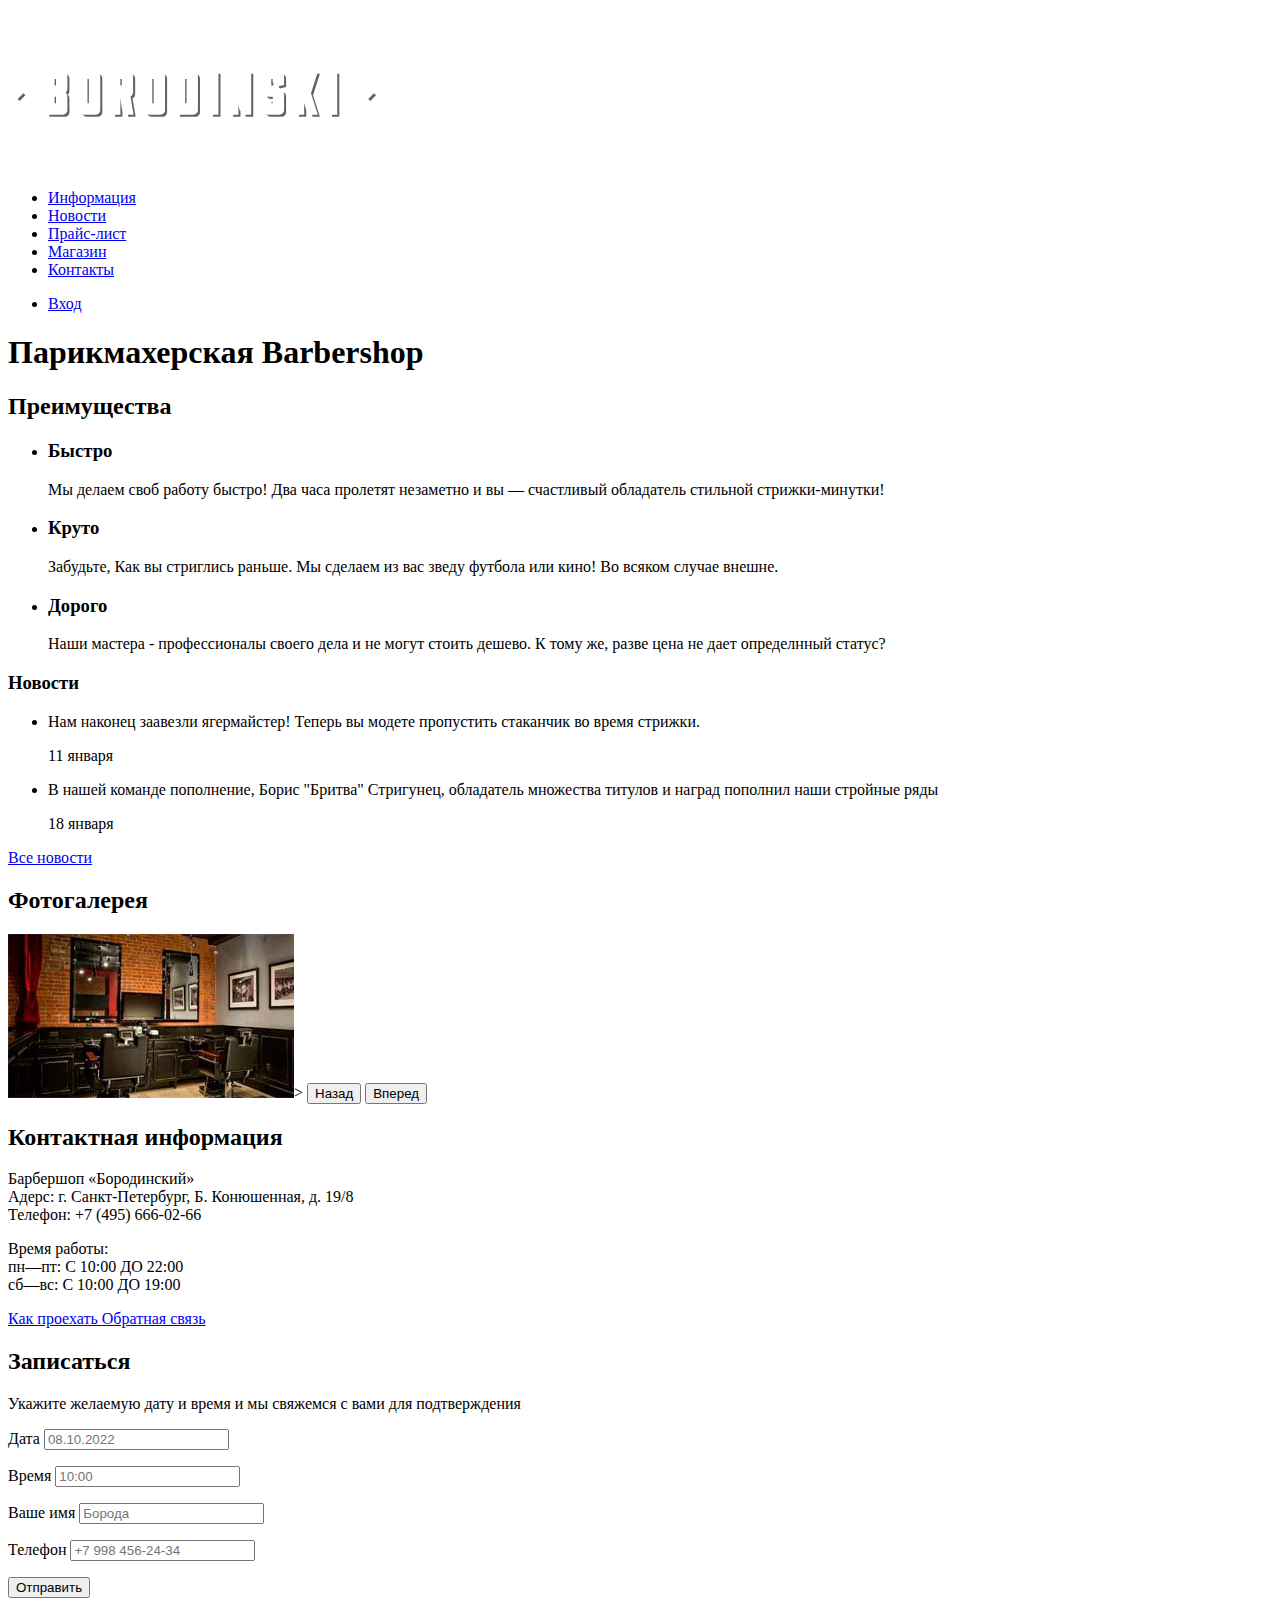
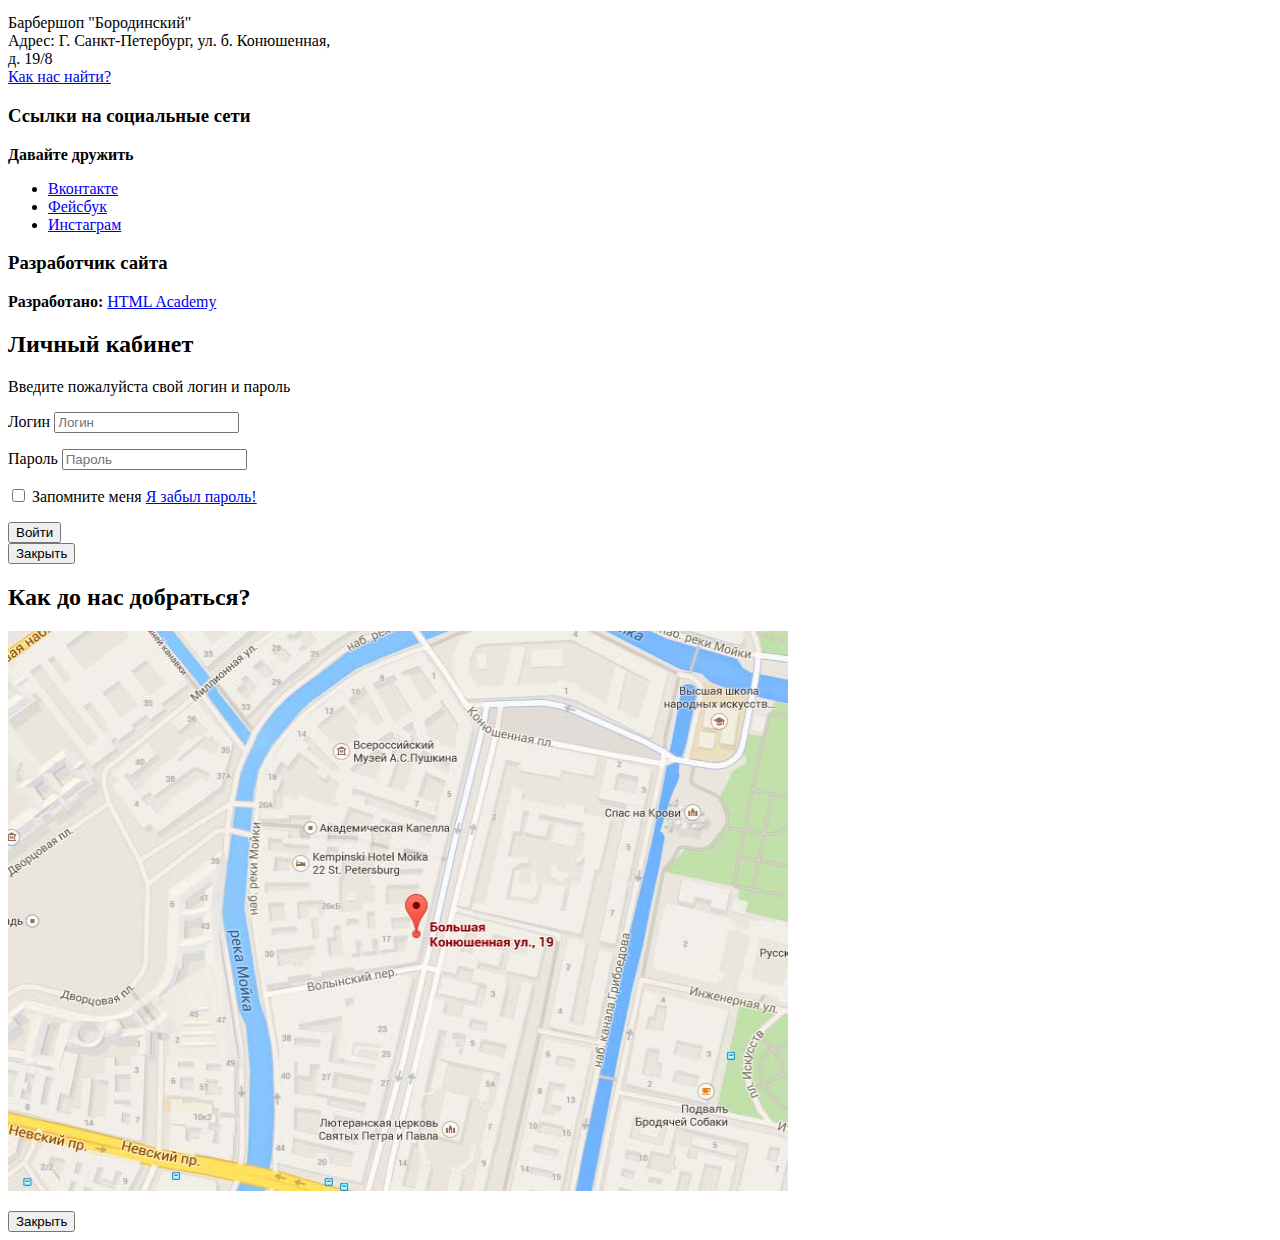
==== index.html @ 5ea9810f "Добавила ссылки на изображения, установила размер изображений. Добавила ссылки для перехода на стран" ====
<!DOCTYPE html>
<html lang="ru">

<head>
    <meta charset="UTF-8">
    <meta http-equiv="X-UA-Compatible" content="IE=edge">
    <meta name="viewport" content="width=device-width, initial-scale=1.0">
    <title>Barbershop</title>
</head>

<body>
    <header>
        <p>
            <img src="image/index-logobarber.svg" width="368" height="153" alt="Логотип барбершопа">
        </p>
        <nav>
            <ul>
                <li>
                    <a href="info.html">Информация</a>
                </li>
                <li>
                    <a href="news.html">Новости</a>
                </li>
                <li>
                    <a href="price.html">Прайс-лист</a>
                </li>
                <li>
                    <a href="catalog.html">Магазин</a>
                </li>
                <li>
                    <a href="contacts.html">Контакты</a>
                </li>
            </ul>
        </nav>
        <ul>
            <li>
                <a href="login.html">Вход</a>
            </li>
        </ul>
    </header>
    <main>
        <h1 class="visually-hidden">Парикмахерская Barbershop</h1>
        <section>
            <h2 class="visually-hidden">Преимущества</h2>
            <ul>
                <li>
                    <h3>Быстро</h3>
                    <p>
                        Мы делаем своб работу быстро! Два часа пролетят незаметно и вы — счастливый обладатель стильной стрижки-минутки!
                    </p>
                </li>
                <li>
                    <h3>Круто</h3>
                    <p>
                    Забудьте, Как вы стриглись раньше. Мы сделаем из вас зведу футбола или кино! Во всяком случае внешне.
                    </p>
                </li>
                 <li>
                <h3>Дорого</h3>
                    <p>
                    Наши мастера - профессионалы своего дела и не могут стоить дешево. К тому же, разве цена не дает определнный статус?
                    </p>
                </li>
                </ul>
        </section>
        <section>
            <h3>Новости</h3>
            <ul>
                <li>
                    <p>
                        Нам наконец заавезли ягермайстер! Теперь вы модете пропустить стаканчик во время стрижки.
                    </p>
                    <time datetime="2022-01-11">11 января</time>
                </li>
                <li>
                    <p>
                        В нашей команде пополнение, Борис "Бритва" Стригунец, обладатель множества титулов и наград пополнил наши стройные ряды
                    </p>
                    <time datetime="2022-01-18">18 января</time>
                </li>
            </ul>
            <a href="news.html">Все новости</a>
        </section>
        <section>
                <h2>Фотогалерея</h2>
                <a href="#"><img src="image/photoone-barber.jpg" width="286" height="164" alt="Интерьер"></a>>
                <button>Назад</button>
                <button>Вперед</button>
        </section>
        <section>
                <h2>Контактная информация</h2>
                <p>
                    Барбершоп «Бородинский»<br>
                    Адерс: г. Санкт-Петербург, Б. Конюшенная, д. 19/8<br> 
                    Телефон: +7 (495) 666-02-66
                </p>
                <p>
                    Время работы:<br>
                    пн—пт: С 10:00 ДО 22:00<br>
                    сб—вс: С 10:00 ДО 19:00
                </p>
                <a href="map.html">
                    Как проехать
                </a>
                <a href="contacts.html">
                    Обратная связь
                </a>
        </section>
        <section>
                <h2>Записаться</h2>
                <p>
                    Укажите желаемую дату и время и мы свяжемся с вами для подтверждения
                </p>
                <form class="appointment-form" action="https://echo.htmlacademy.ru" method="post">
                    <p>
                        <label for="appointment-date">Дата</label> 
                        <input id="appointment-date" type="text" name="date" value="" placeholder="08.10.2022">
                    </p>
                    <p>
                        <label for="appointment-time">Время</label>
                        <input id="appointment-time" type="text" name="time" value="" placeholder="10:00">
                    </p>
                    <p>
                        <label for="appointment-name">Ваше имя</label>
                        <input id="appointment-name" type="text" name="name" value="" placeholder="Борода">
                    </p>
                    <p>
                        <label for="appointment-phone">Телефон</label>
                        <input id="appointment-phone" type="tel" name="phone" value="" placeholder="+7 998 456-24-34">
                    </p>
                    <button class="button" type="submit">Отправить</button>
                </form>
        </section>
    </main>
    <footer>
        <p>
            Барбершоп "Бородинский"<br>
            Адрес: Г. Санкт-Петербург, ул. б. Конюшенная,<br>
            д. 19/8 <br>
            <a href="map.html">Как нас найти?</a>
        </p>
        <div>
            <h3>Ссылки на социальные сети</h3>
            <b>Давайте дружить</b>
            <ul>
                <li>
                    <a href="#">Вконтакте</a>
                </li>
                <li>
                    <a href="#">Фейсбук</a>
                </li>
                <li>
                    <a href="#">Инстаграм</a>
                </li>
            </ul>
        </div>
        <h3>Разработчик сайта</h3>
        <b>Разработано:</b>
        <a href="https://htmlacademy.ru">HTML Academy</a>
    </footer>

    <section class="modal modal-login">
        <h2>Личный кабинет</h2>
        <p>Введите пожалуйста свой логин и пароль</p>
        <form class="login-form" action="https://echo.htmlacademy.ru" method="post">
            <p>
                <label class="visiually-hidden" for="user-login" type="text" name="login">Логин
                </label>
                 <input class="login-icon-user" id="user-login" type="text" name="login" placeholder="Логин">
            </p>
            <p>
                <label class="visiually-hidden" for="user-password">Пароль
                </label>
                <input class="login-icon-password" type="password" name="password" placeholder="Пароль">
           </p>
           <p class="login-password-info">
                <label class="login-checkbox">
                    <input type="checkbox" name="remember" class="visually-hidden">
                    <span class="checkbox-indicator"></span>
                    Запомните меня
                </label>
                <a class="restore" href="#">Я забыл пароль!</a>
            </p>
            <button class="button" type="submit">Войти</button>
        </form>
        <button class="modal-close" type="button">Закрыть</button>
    </section>
    <section class="">
        <h2 class="visually-hidden">Как до нас добраться?</h2>
        <p>
            <img src="image/map.jpg" width="780" height="560" alt="Офис компании по адресу ул. Большая Конюшенная 19/8, Санкт-Петербург">
        </p>
        <button class="modal-close" type="button">Закрыть</button>
    </section>
</body>

</html>
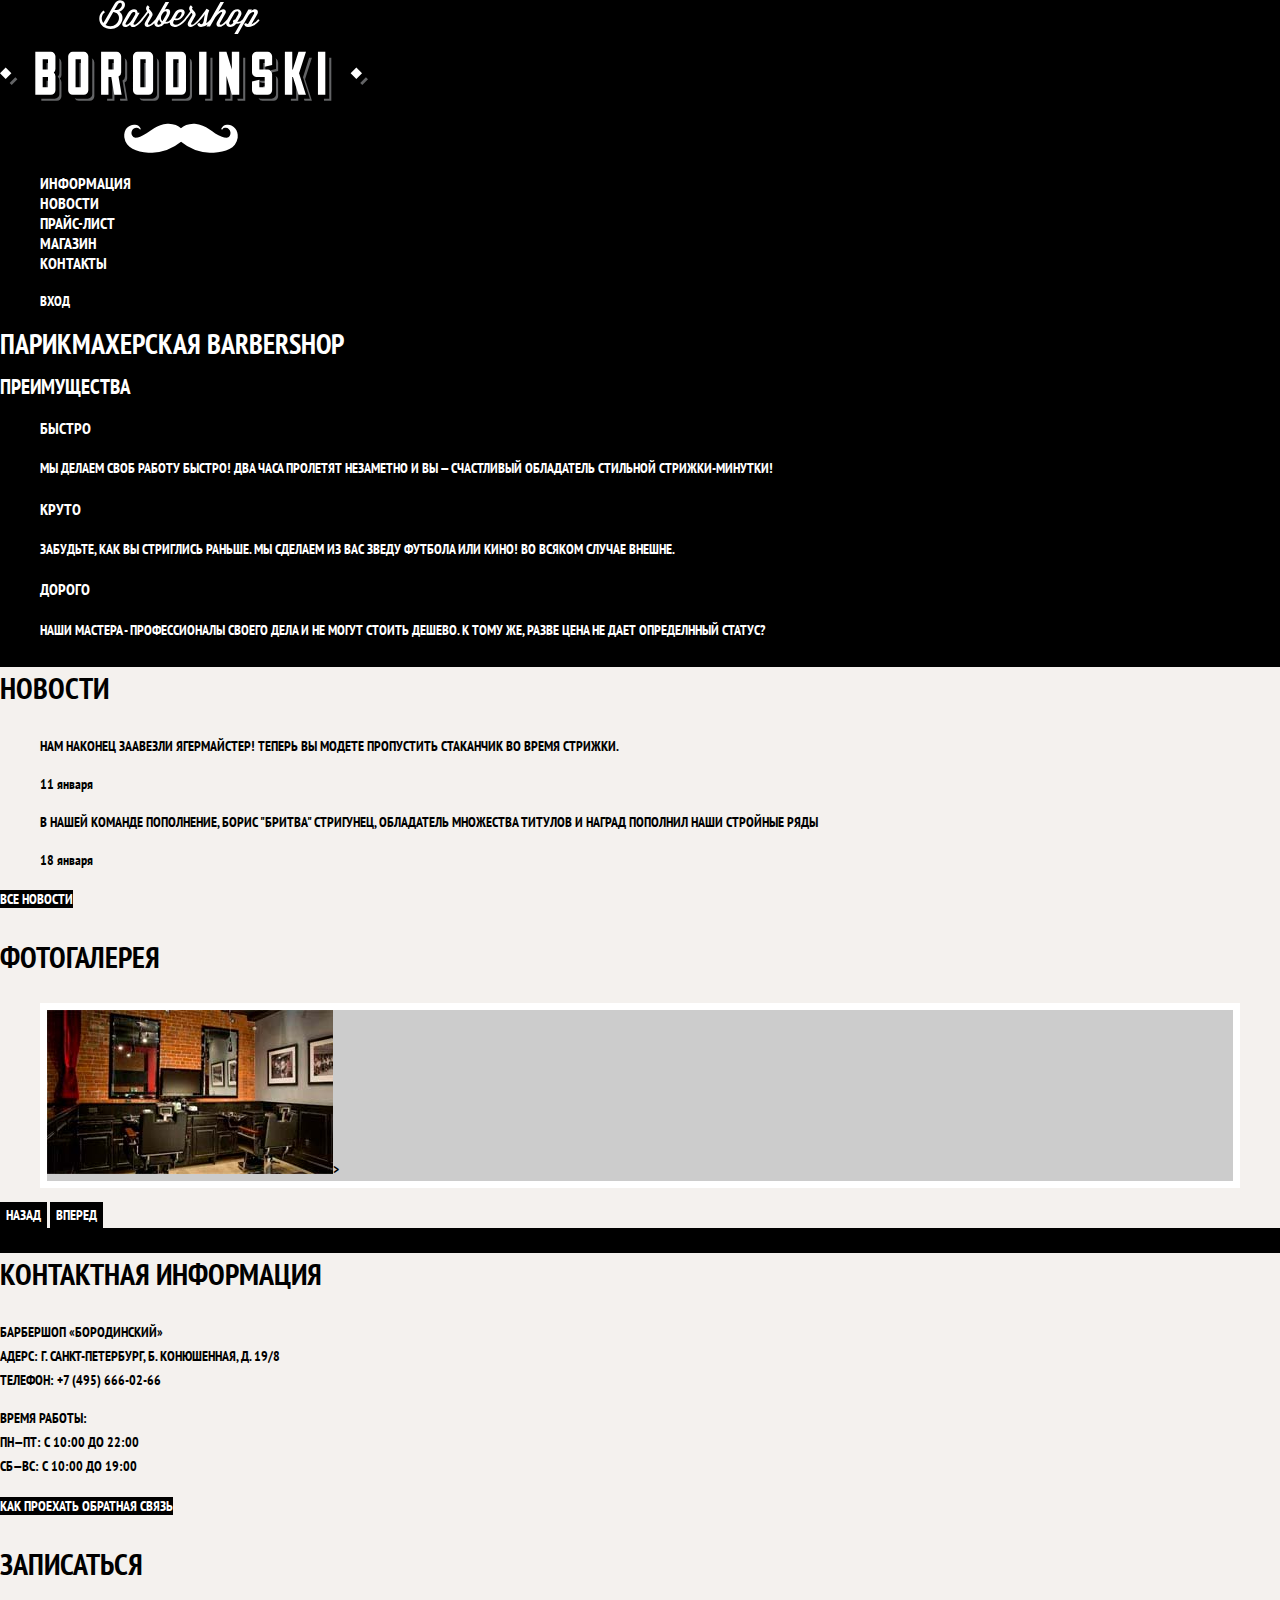
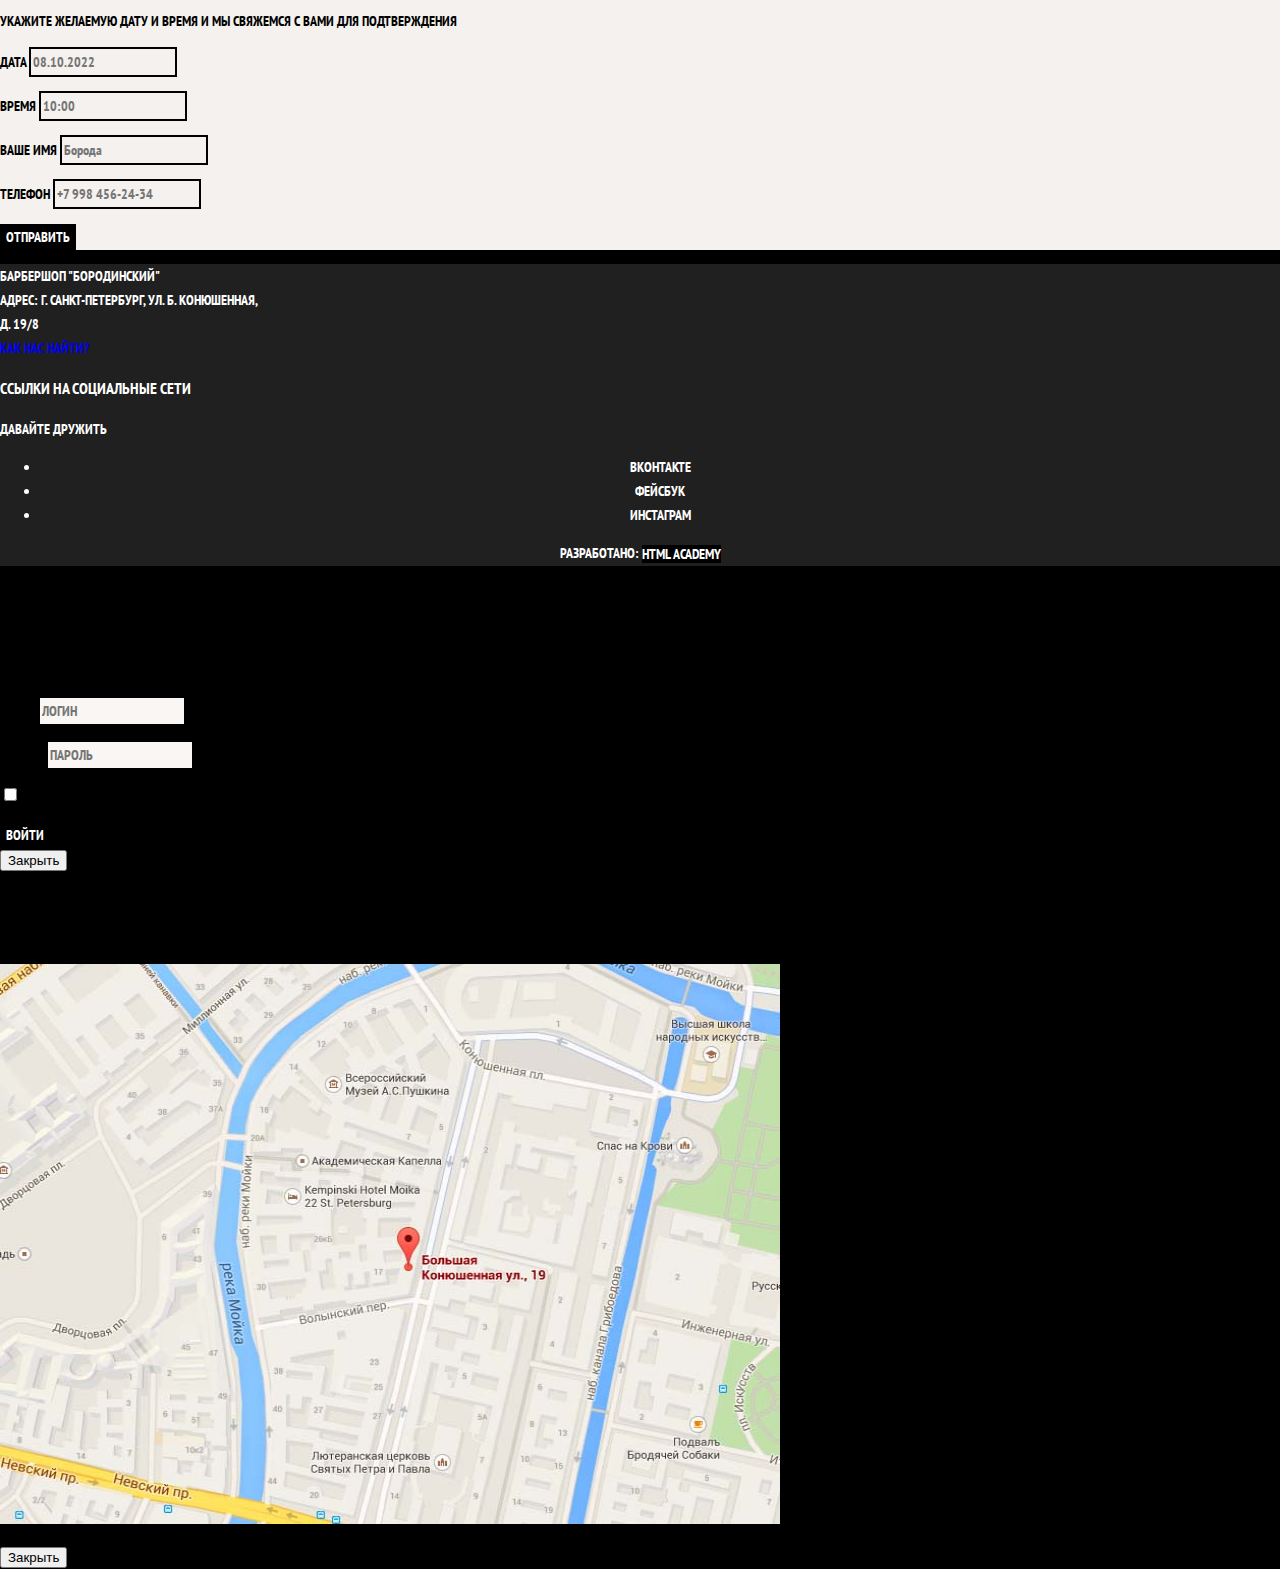
==== commit 370741c0: "Присоединение css" ====
--- a/index.html
+++ b/index.html
@@ -6,15 +6,17 @@
     <meta http-equiv="X-UA-Compatible" content="IE=edge">
     <meta name="viewport" content="width=device-width, initial-scale=1.0">
     <title>Barbershop</title>
+    <link rel="stylesheet" href="https://fonts.googleapis.com/css2?family=PT+Sans+Narrow:wght@400;700&display=swap">
+    <link rel="stylesheet" href="styles/styles.css">
 </head>
 
 <body>
-    <header>
-        <p>
+    <header class="main-header">
+        <nav class="main-navigation">
+        <a class="main-header-logo">
             <img src="image/index-logobarber.svg" width="368" height="153" alt="Логотип барбершопа">
-        </p>
-        <nav>
-            <ul>
+        </a>
+            <ul class="site-navigation">
                 <li>
                     <a href="info.html">Информация</a>
                 </li>
@@ -32,30 +34,30 @@
                 </li>
             </ul>
         </nav>
-        <ul>
-            <li>
-                <a href="login.html">Вход</a>
+        <ul class="user-navigation">
+            <li class="login-link">
+                <a class="login-link" href="login.html">Вход</a>
             </li>
         </ul>
     </header>
-    <main>
+    <main class="container">
         <h1 class="visually-hidden">Парикмахерская Barbershop</h1>
-        <section>
+        <section class="features">
             <h2 class="visually-hidden">Преимущества</h2>
-            <ul>
-                <li>
+            <ul class="features-list">
+                <li class="feature-item">
                     <h3>Быстро</h3>
                     <p>
                         Мы делаем своб работу быстро! Два часа пролетят незаметно и вы — счастливый обладатель стильной стрижки-минутки!
                     </p>
                 </li>
-                <li>
+                <li class="feature-item">
                     <h3>Круто</h3>
                     <p>
                     Забудьте, Как вы стриглись раньше. Мы сделаем из вас зведу футбола или кино! Во всяком случае внешне.
                     </p>
                 </li>
-                 <li>
+                 <li class="feature-item">
                 <h3>Дорого</h3>
                     <p>
                     Наши мастера - профессионалы своего дела и не могут стоить дешево. К тому же, разве цена не дает определнный статус?
@@ -63,31 +65,37 @@
                 </li>
                 </ul>
         </section>
-        <section>
-            <h3>Новости</h3>
-            <ul>
-                <li>
-                    <p>
-                        Нам наконец заавезли ягермайстер! Теперь вы модете пропустить стаканчик во время стрижки.
-                    </p>
-                    <time datetime="2022-01-11">11 января</time>
-                </li>
-                <li>
-                    <p>
-                        В нашей команде пополнение, Борис "Бритва" Стригунец, обладатель множества титулов и наград пополнил наши стройные ряды
-                    </p>
-                    <time datetime="2022-01-18">18 января</time>
-                </li>
-            </ul>
-            <a href="news.html">Все новости</a>
-        </section>
-        <section>
+        <div class="index-columns">
+            <section class="news">
+                <h2>Новости</h2>
+                <ul class="news-list">
+                    <li class="news-item">
+                        <p>
+                            Нам наконец заавезли ягермайстер! Теперь вы модете пропустить стаканчик во время стрижки.
+                        </p>
+                        <time datetime="2022-01-11">11 января</time>
+                    </li>
+                    <li class="news-item">
+                        <p>
+                            В нашей команде пополнение, Борис "Бритва" Стригунец, обладатель множества титулов и наград пополнил наши стройные ряды
+                        </p>
+                        <time datetime="2022-01-18">18 января</time>
+                    </li>
+                </ul>
+                <a class="button" href="news.html">Все новости</a>
+            </section>
+            <section class="gallery">
                 <h2>Фотогалерея</h2>
-                <a href="#"><img src="image/photoone-barber.jpg" width="286" height="164" alt="Интерьер"></a>>
-                <button>Назад</button>
-                <button>Вперед</button>
-        </section>
-        <section>
+                <figure class="gallery-content">
+                    <a href="#"><img src="image/photoone-barber.jpg" width="286" height="164" alt="Интерьер"></a>>
+                </figure>
+                <button class="button gallery-button gallery-button-back" type="button">Назад</button>
+                <button class="button gallery-button gallery-button-next" type="button">Вперед</button>
+            </section>
+        </div>
+
+        <div class="index-columns">
+            <section class="contacts">
                 <h2>Контактная информация</h2>
                 <p>
                     Барбершоп «Бородинский»<br>
@@ -99,64 +107,66 @@
                     пн—пт: С 10:00 ДО 22:00<br>
                     сб—вс: С 10:00 ДО 19:00
                 </p>
-                <a href="map.html">
+                <a class="button" href="map.html">
                     Как проехать
                 </a>
-                <a href="contacts.html">
+                <a class="button" href="contacts.html">
                     Обратная связь
                 </a>
-        </section>
-        <section>
+            </section>
+            <section class="appointment">
                 <h2>Записаться</h2>
-                <p>
+                <p class="appointment-info">
                     Укажите желаемую дату и время и мы свяжемся с вами для подтверждения
                 </p>
                 <form class="appointment-form" action="https://echo.htmlacademy.ru" method="post">
-                    <p>
+                    <p class="appointment-item">
                         <label for="appointment-date">Дата</label> 
                         <input id="appointment-date" type="text" name="date" value="" placeholder="08.10.2022">
                     </p>
-                    <p>
+                    <p class="appointment-item">
                         <label for="appointment-time">Время</label>
                         <input id="appointment-time" type="text" name="time" value="" placeholder="10:00">
                     </p>
-                    <p>
+                    <p class="appointment-item">
                         <label for="appointment-name">Ваше имя</label>
                         <input id="appointment-name" type="text" name="name" value="" placeholder="Борода">
                     </p>
-                    <p>
+                    <p class="appointment-item">
                         <label for="appointment-phone">Телефон</label>
                         <input id="appointment-phone" type="tel" name="phone" value="" placeholder="+7 998 456-24-34">
                     </p>
                     <button class="button" type="submit">Отправить</button>
                 </form>
-        </section>
+            </section>
+        </div>
     </main>
-    <footer>
+    <footer class="main-footer">
         <p>
             Барбершоп "Бородинский"<br>
             Адрес: Г. Санкт-Петербург, ул. б. Конюшенная,<br>
             д. 19/8 <br>
-            <a href="map.html">Как нас найти?</a>
+            <a class="footer-contacts" href="map.html">Как нас найти?</a>
         </p>
         <div>
             <h3>Ссылки на социальные сети</h3>
             <b>Давайте дружить</b>
-            <ul>
-                <li>
-                    <a href="#">Вконтакте</a>
-                </li>
-                <li>
-                    <a href="#">Фейсбук</a>
-                </li>
-                <li>
-                    <a href="#">Инстаграм</a>
+            <ul class="footer-social">
+                <li>
+                    <a class="social-button" href="#">Вконтакте</a>
+                </li>
+                <li>
+                    <a class="social-button" href="#">Фейсбук</a>
+                </li>
+                <li>
+                    <a class="social-button" href="#">Инстаграм</a>
                 </li>
             </ul>
         </div>
-        <h3>Разработчик сайта</h3>
-        <b>Разработано:</b>
-        <a href="https://htmlacademy.ru">HTML Academy</a>
+        <p class="footer-copyright">
+            <b>Разработано:</b>
+            <a class="button" href="https://htmlacademy.ru">HTML Academy</a>
+        </p>
     </footer>
 
     <section class="modal modal-login">
@@ -185,7 +195,7 @@
         </form>
         <button class="modal-close" type="button">Закрыть</button>
     </section>
-    <section class="">
+    <section class="modal modal-map">
         <h2 class="visually-hidden">Как до нас добраться?</h2>
         <p>
             <img src="image/map.jpg" width="780" height="560" alt="Офис компании по адресу ул. Большая Конюшенная 19/8, Санкт-Петербург">
--- a/styles/styles.css
+++ b/styles/styles.css
@@ -0,0 +1,188 @@
+body {
+    margin: 0;
+    padding: 0;
+    font-family: "PT Sans Narrow", Arial, sans-serif;
+    font-size: 14px;
+    line-height: 24px;
+    font-weight: 700;
+    color: #ffffff;
+    text-transform: uppercase;
+    background-color: #000000;
+    background-image: url("image/background.jpg");
+    background-position: top center;
+    background-repeat: no-repeat;
+}
+
+a {
+    text-decoration: none;
+}
+
+.button {
+    font: inherit;
+    text-align: center;
+    color: #ffffff;
+    vertical-align: middle;
+    text-transform: uppercase;
+    background-color: #000000;
+    border: none;
+}
+
+.button:hover,
+.button:focus,
+.button:active {
+    background-color: #663d15;
+}
+
+.main-navigation {
+    font-size: 16px;
+    line-height: 20px;
+    color: #ffffff;
+    background-color: #000000;
+}
+
+.site-navigation,
+.user-navigation {
+    list-style: none;
+}
+
+.site-navigation a,
+.user-navigation a {
+    color: #ffffff;
+}
+
+.site-navigation a:hover,
+.site-navigation a:focus,
+.user-navigation a:hover,
+.user-navigation a:focus {
+    background-color: #242424;
+}
+
+.features-list {
+    list-style: none;
+}
+
+.feuture-item {
+    text-align: center;
+}
+
+.feuture-item h3 {
+    font-size: 30px;
+    line-height: 42px;
+}
+
+.index-columns {
+    color: #000000;
+    background-color: #f4f1ee;
+    background-image: url("image/background-white.jpg");
+    background-position: 0 0;
+    background-repeat: repeat;
+}
+
+.index-columns h2 {
+    font-size: 30px;
+    line-height: 42px;
+}
+
+.news-list {
+    list-style: none;
+}
+
+.news-item time {
+    text-transform: none;
+}
+
+.gallery-content {
+    background-color: #cccccc;
+    border: 7px solid #ffffff;
+}
+
+.appointment-item input {
+    font: inherit;
+    background-color: transparent;
+    border: 2px solid #000000;
+}
+
+.appointment-item input:focus {
+    border-color: #663d15;
+}
+
+.main-footer {
+    color: #ffffff;
+    background-color: #202020;
+    background-image: url("image/background-footer.jpg");
+    background-position: 0 0;
+    background-repeat: repeat;
+}
+
+.footer-contacts a {
+    color: #ffffff;
+    text-decoration: underline;
+}
+
+.footer-contacts a:hover,
+.footer-contacts a:focus {
+    text-decoration: none;
+}
+
+.footer-social {
+    text-align: center;
+}
+
+.footer-social ul {
+    list-style: none;
+}
+
+.social-button {
+    color: #ffffff;
+}
+
+.footer-copyright {
+    text-align: center;
+}
+
+.footer-copyright .button:hover,
+.footer-copyright .button:focus {
+    color: #000000;
+background-color: #ffffff;
+}
+
+.modal {
+    color: #000000;
+    background-color: f8f5f2;
+    background-image: url("image/background-white.jpg");
+    background-position: 0 0;
+    background-repeat: repeat;
+}
+
+.modal h2 {
+    font-size: 30px;
+    line-height: 42px;
+}
+
+.login-form input[type="text"],
+.login-form input[type="password"] {
+    font: inherit;
+    color: #000000;
+    text-transform:  uppercase;
+    background-color: #f9f6f3;
+    border: 2px solid #000000;
+}
+
+.login-form input:focus {
+    border-color: #663d15;
+}
+
+.login-checkbox:hover,
+.login-checkbox:focus {
+    color: #663d15;
+}
+
+.restore {
+    color: #000000;
+    text-decoration: underline;
+}
+
+.restore:hover,
+.restore:focus {
+    text-decoration: none;
+}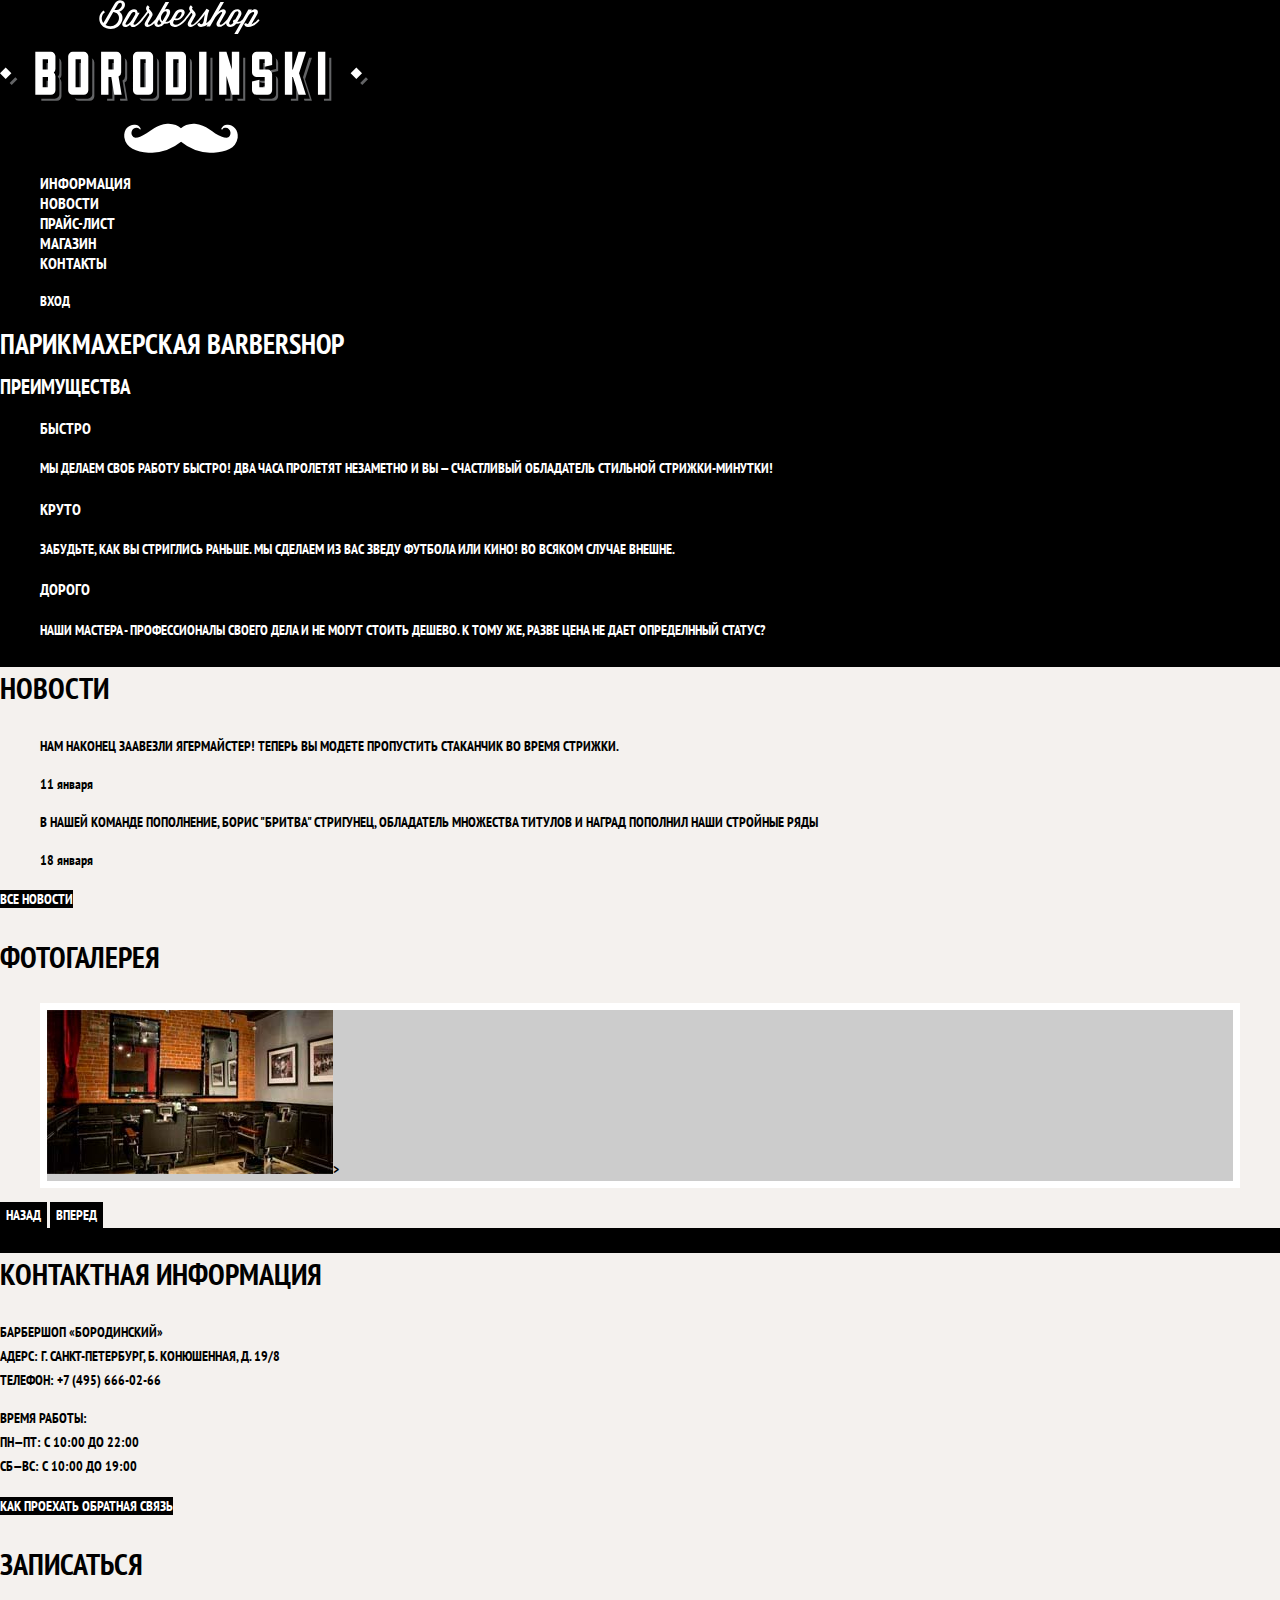
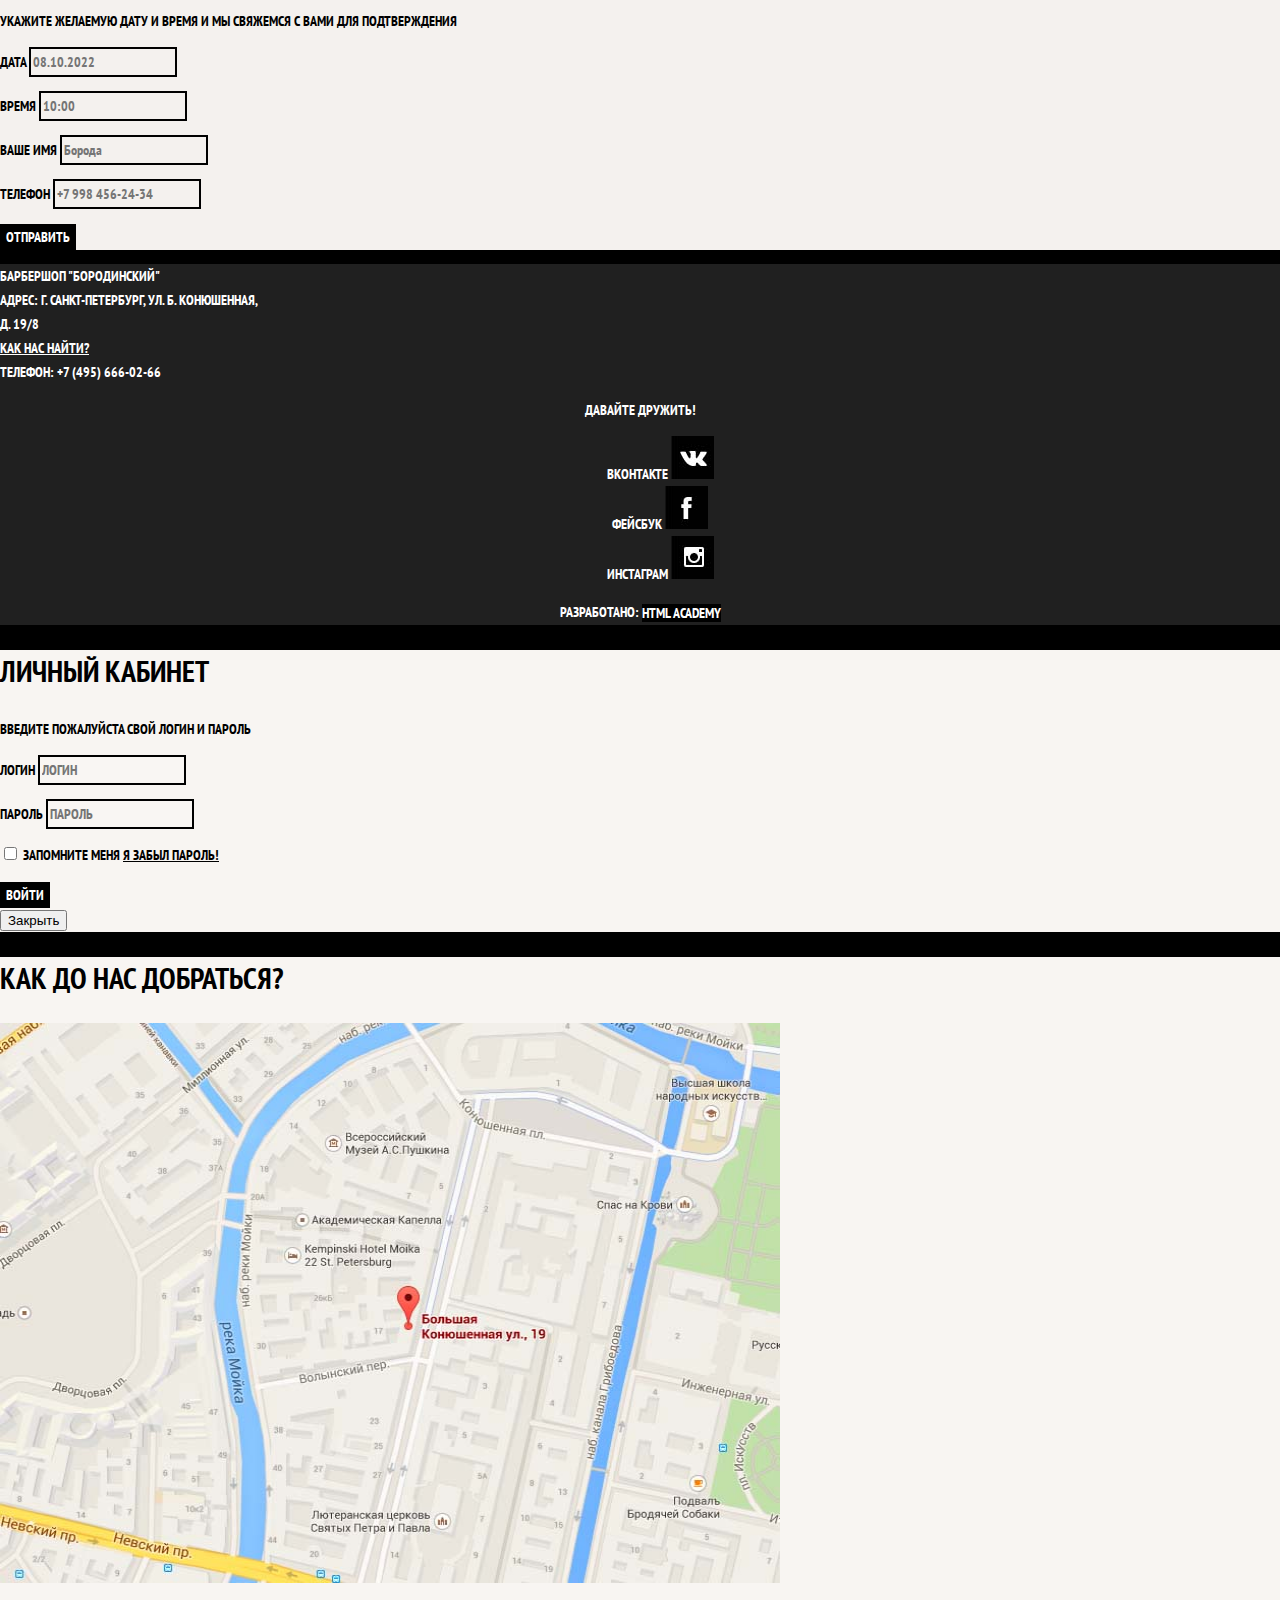
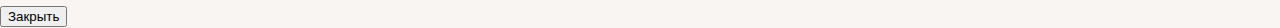
==== commit c01e56d1: "Добавила иконки вк, фейсбук и инстаграм." ====
--- a/index.html
+++ b/index.html
@@ -142,30 +142,29 @@
         </div>
     </main>
     <footer class="main-footer">
-        <p>
+        <p class="footer-contacts">
             Барбершоп "Бородинский"<br>
-            Адрес: Г. Санкт-Петербург, ул. б. Конюшенная,<br>
-            д. 19/8 <br>
-            <a class="footer-contacts" href="map.html">Как нас найти?</a>
+            АДРЕС: Г. САНКТ-ПЕТЕРБУРГ, УЛ. Б. КОНЮШЕННАЯ,<br>
+            Д. 19/8 <br>
+            <a href="">КАК НАС НАЙТИ?</a><br>
+            Телефон: +7 (495) 666-02-66
         </p>
-        <div>
-            <h3>Ссылки на социальные сети</h3>
-            <b>Давайте дружить</b>
-            <ul class="footer-social">
-                <li>
-                    <a class="social-button" href="#">Вконтакте</a>
-                </li>
-                <li>
-                    <a class="social-button" href="#">Фейсбук</a>
-                </li>
-                <li>
-                    <a class="social-button" href="#">Инстаграм</a>
+        <div class="footer-social">
+            <b>Давайте дружить!</b>
+            <ul>
+                <li>
+                    <a class="social-button" href="https://vk.com">Вконтакте <img src="image/vk-icon.jpg" alt="иконка вк"></a>
+                </li>
+                <li>
+                    <a class="social-button" href="https://facebook.com">Фейсбук <img src="image/facebook-icon.jpg" alt="иконка фейсбук"></a>
+                </li>
+                <li>
+                    <a class="social-button" href="https://www.instagram.com">Инстаграм <img src="image/instagram-icon.jpg" alt="иконка инстаграм"></a>
                 </li>
             </ul>
         </div>
         <p class="footer-copyright">
-            <b>Разработано:</b>
-            <a class="button" href="https://htmlacademy.ru">HTML Academy</a>
+            <b>Разработано:</b> <a class="button" href="https://htmlacademy.ru">HTML Academy</a>
         </p>
     </footer>
 
--- a/styles/styles.css
+++ b/styles/styles.css
@@ -13,6 +13,14 @@
     background-repeat: no-repeat;
 }
 
+.inner-page {
+    color: #000000;
+    background-color: #f9f6f3;
+    background-image: url("image/background-white.jpg");
+    background-position: 0 0;
+    background-repeat: repeat;
+}
+
 a {
     text-decoration: none;
 }
@@ -106,6 +114,149 @@
     border-color: #663d15;
 }
 
+.page-title {
+    font-size: 30px;
+    line-height: 42px;
+}
+
+.breadcrumbs {
+    list-style: none;
+}
+.breadcrumbs a {
+    color: #000000;
+}
+
+.breadcrumbs a:hover,
+.breadcrumbs a:focus {
+    text-decoration: underline;
+}
+
+.breadcrumbs-current {
+    color: #aba9a7;
+}
+
+.filter fieldset {
+    border: none;
+}
+
+.filter legend {
+    font-size: 24px;
+    line-height: 30px;
+}
+
+.filter ul {
+    list-style: none;
+    line-height: 18px; 
+}
+
+.filter-input:hover + label,
+.filter-input:focus + label {
+    color: #663d15;
+}
+
+.filter-input:disabled + label {
+    color: #000000;
+    opacity: 0.5;
+}
+
+.catalog-list {
+    list-style: none;
+}
+
+.catalog-item {
+    background-color: #f8f8f8;
+    box-shadow: 0 0 10px rgba (0, 0, 0, 0.1);
+}
+
+.catalog-item:hover {
+    box-shadow: 0 0 10px rgba (0, 0, 0, 0.2);
+}
+
+.catalog-item a {
+    color: #000000;
+}
+
+.catalog-item h3 {
+    font-size: 14px;
+    line-height: 18px;
+}
+
+.catalog-category {
+    text-transform: none;
+}
+
+.catalog-item-price b {
+    font-size: 14px;
+    line-height: 20px;
+    text-align: center;
+    background-color: #e5e5e5;
+}
+
+.catalog-item-price .button {
+    line-height: 20px;
+    color: #ffffff;
+}
+
+.pagination-list {
+    list-style: none;
+}
+
+.pogination-item a {
+    color: #ffffff;
+    background-color: #000000;
+}
+
+.pagination-item a:hover,
+.pagination-item a:focus,
+.pagination-item a:active {
+    background-color: #663d15;
+}
+
+.paggination-item-current a {
+    color: #000000;
+    background-color: #ffffff;
+}
+
+.pagination-item a:hover,
+.pagination-item a:focus,
+.pagination-item a:active {
+    color: #000000;
+    background-color: #ffffff;
+}
+
+
+.product-photo-preview {
+    list-style: none;
+}
+
+.product-photo-preview li {
+    box-shadow: 0 0 10px 2px rgba(0, 0, 0, 0.1);
+}
+
+.product-photo-full {
+    box-shadow: 0 0 10px 2px rgba(0, 0, 0, 0.1);
+}
+
+.product-article {
+    text-align: right;
+    color: #aeaeae;
+}
+
+.product-price b {
+    line-height: 20px;
+    text-align: center;
+    background-color: #e5e5e5;
+}
+
+.product-info h3 {
+    font-size: 24px;
+    line-height: 30px;
+}
+
+.product-info ul {
+    list-style: none;
+}
+
 .main-footer {
     color: #ffffff;
     background-color: #202020;
@@ -148,7 +299,7 @@
 
 .modal {
     color: #000000;
-    background-color: f8f5f2;
+    background-color: #f8f5f2;
     background-image: url("image/background-white.jpg");
     background-position: 0 0;
     background-repeat: repeat;
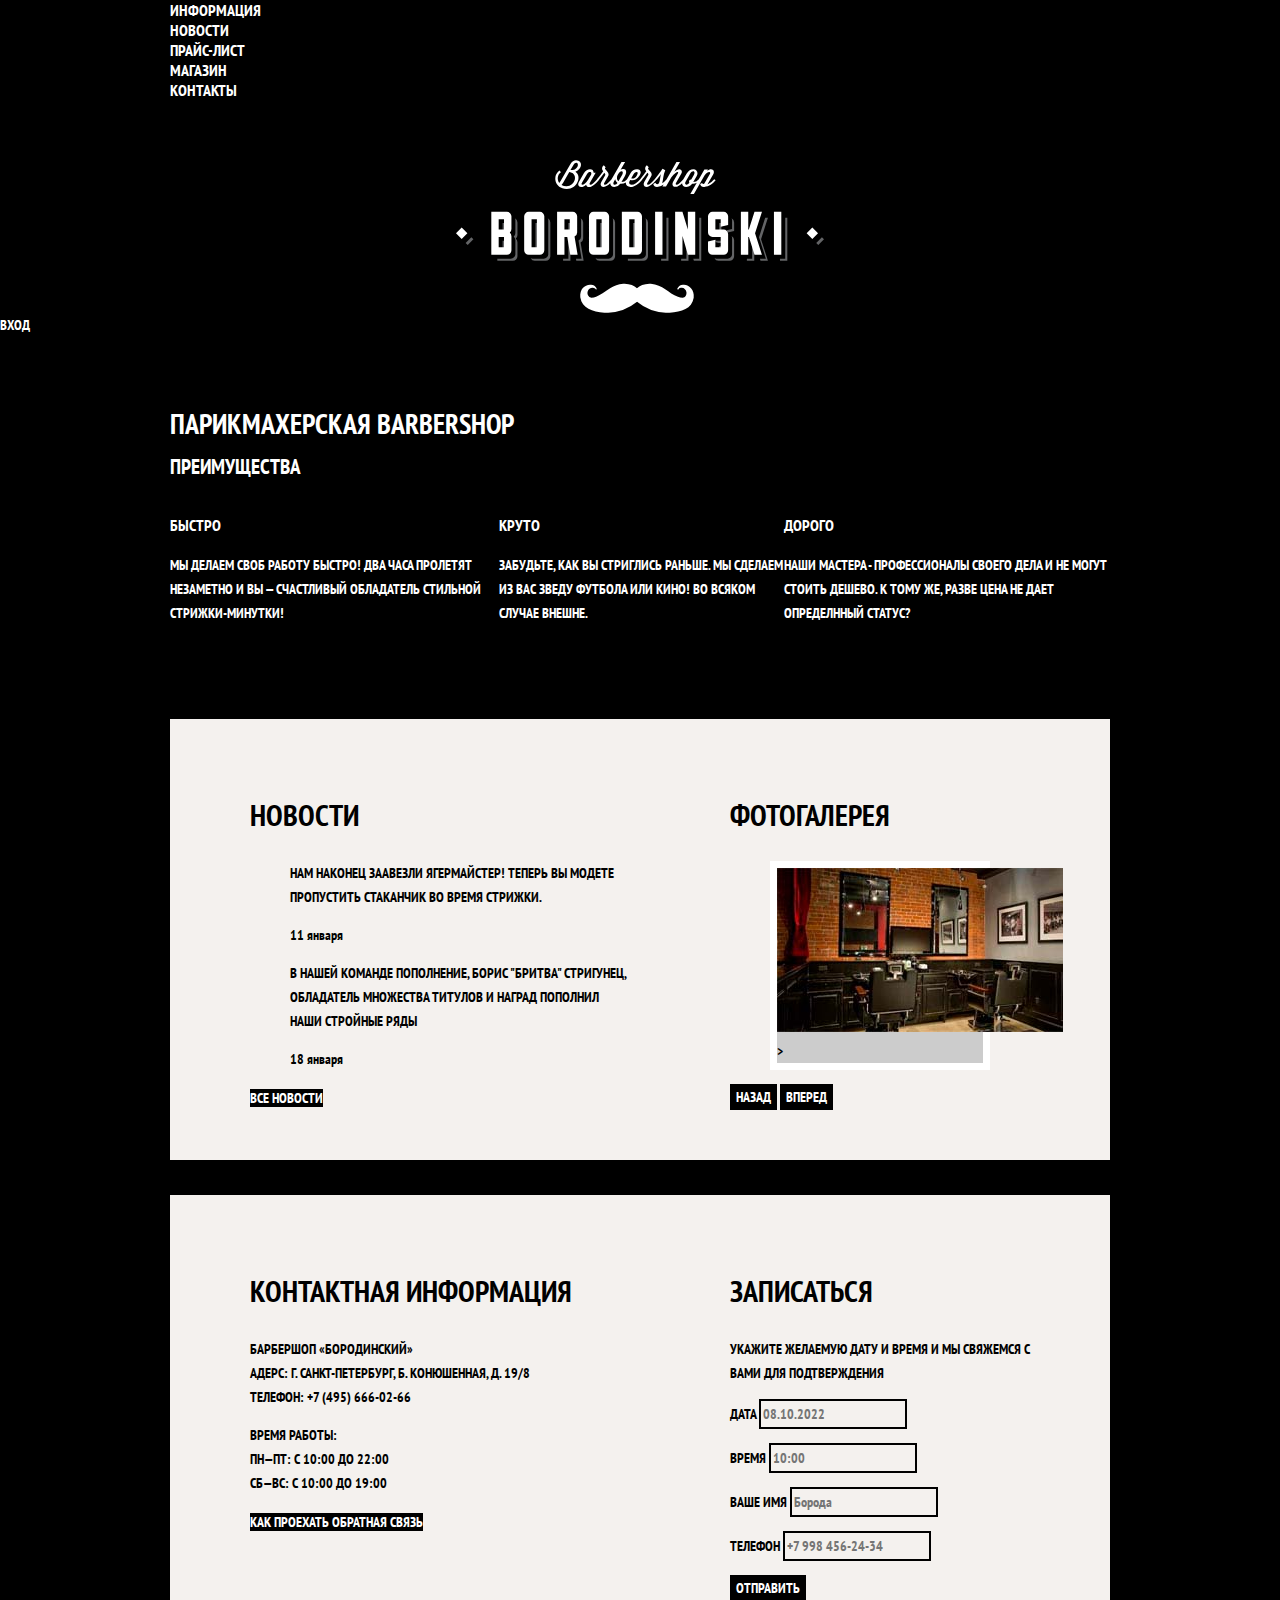
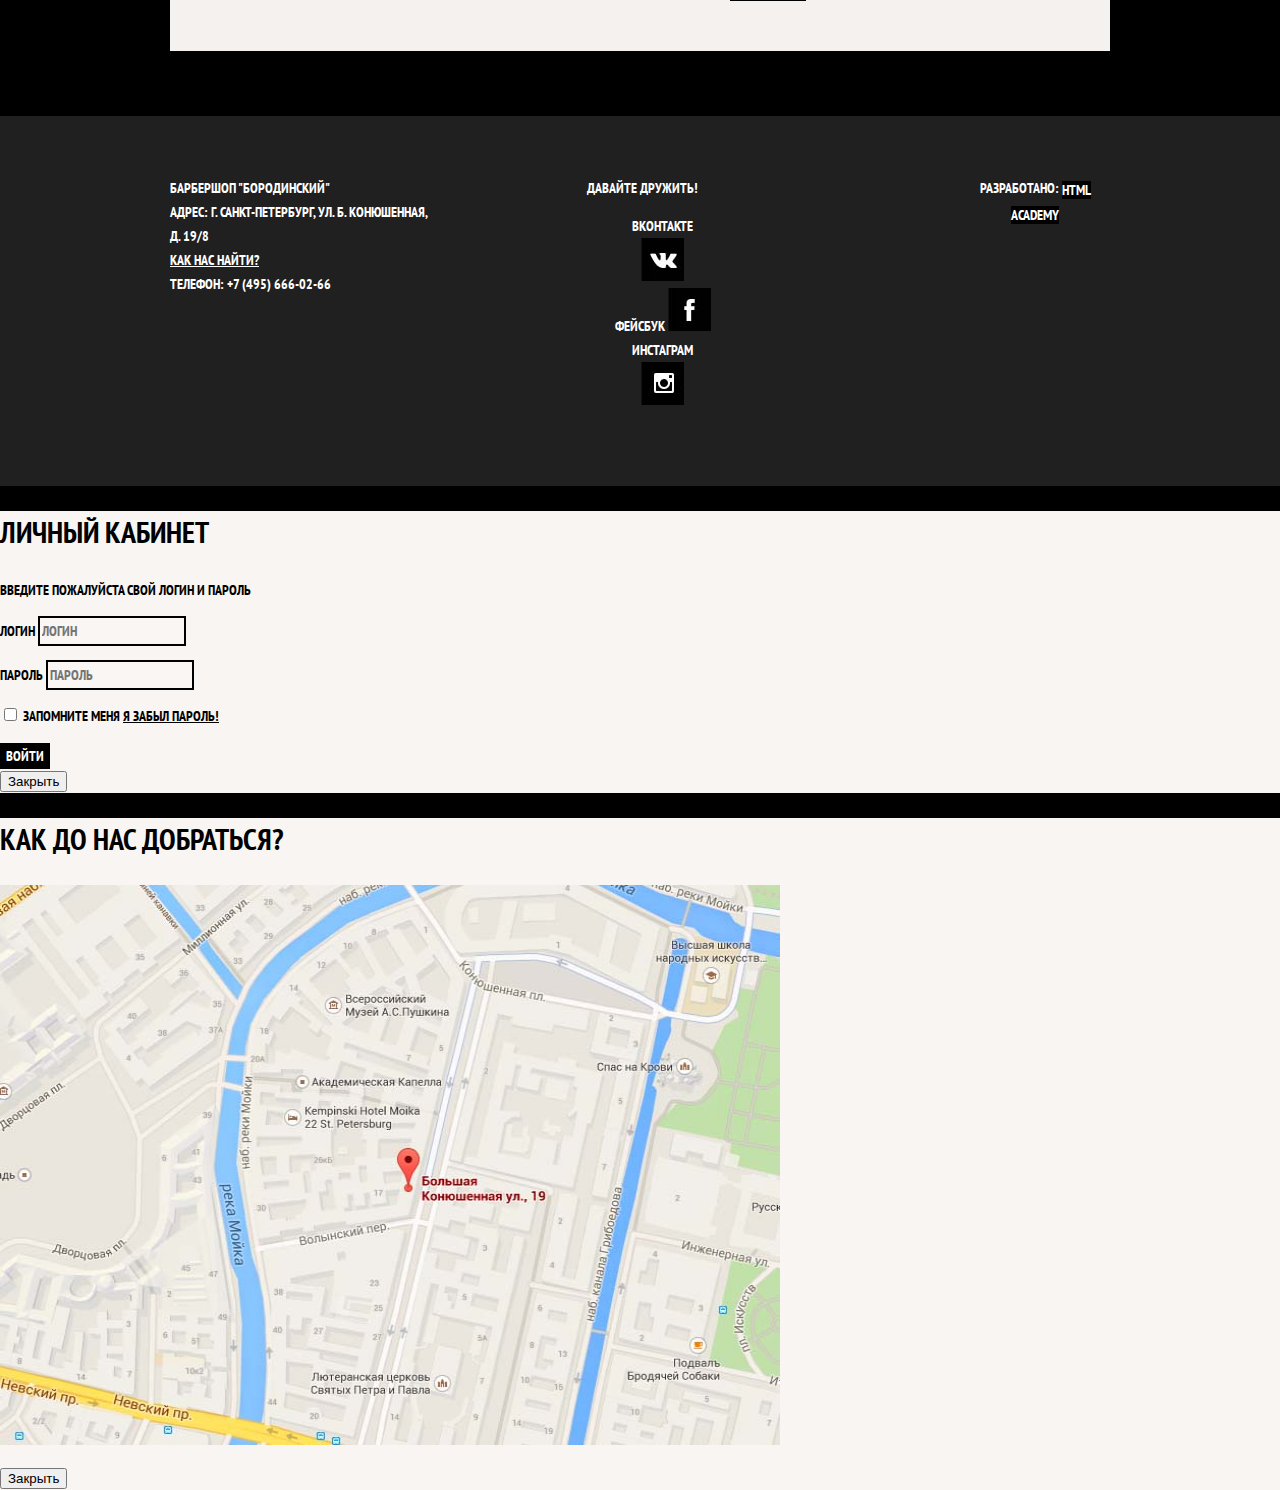
==== commit c6253cfb: "Сетки" ====
--- a/index.html
+++ b/index.html
@@ -13,33 +13,38 @@
 <body>
     <header class="main-header">
         <nav class="main-navigation">
-        <a class="main-header-logo">
-            <img src="image/index-logobarber.svg" width="368" height="153" alt="Логотип барбершопа">
-        </a>
-            <ul class="site-navigation">
-                <li>
-                    <a href="info.html">Информация</a>
-                </li>
-                <li>
-                    <a href="news.html">Новости</a>
-                </li>
-                <li>
-                    <a href="price.html">Прайс-лист</a>
-                </li>
-                <li>
-                    <a href="catalog.html">Магазин</a>
-                </li>
-                <li>
-                    <a href="contacts.html">Контакты</a>
-                </li>
-            </ul>
-        </nav>
-        <ul class="user-navigation">
-            <li class="login-link">
-                <a class="login-link" href="login.html">Вход</a>
-            </li>
-        </ul>
+            <a class="main-header-logo">
+                <img src="image/index-logobarber.svg" width="368" height="153" alt="Логотип барбершопа">
+            </a>
+            <div class="main-navigation-wrapper">
+                <div class="container">
+                    <ul class="site-navigation">
+                        <li>
+                            <a href="info.html">Информация</a>
+                        </li>
+                        <li>
+                            <a href="news.html">Новости</a>
+                        </li>
+                        <li>
+                            <a href="price.html">Прайс-лист</a>
+                        </li>
+                        <li>
+                            <a href="catalog.html">Магазин</a>
+                        </li>
+                        <li>
+                            <a href="contacts.html">Контакты</a>
+                        </li>
+                    </ul>
+                </nav>
+                <ul class="user-navigation">
+                    <li class="login-link">
+                        <a class="login-link" href="login.html">Вход</a>
+                    </li>
+                </ul>
+                </div>
+            </div>
     </header>
+
     <main class="container">
         <h1 class="visually-hidden">Парикмахерская Barbershop</h1>
         <section class="features">
@@ -58,12 +63,12 @@
                     </p>
                 </li>
                  <li class="feature-item">
-                <h3>Дорого</h3>
+                    <h3>Дорого</h3>
                     <p>
                     Наши мастера - профессионалы своего дела и не могут стоить дешево. К тому же, разве цена не дает определнный статус?
                     </p>
                 </li>
-                </ul>
+            </ul>
         </section>
         <div class="index-columns">
             <section class="news">
@@ -141,31 +146,34 @@
             </section>
         </div>
     </main>
+    
     <footer class="main-footer">
-        <p class="footer-contacts">
-            Барбершоп "Бородинский"<br>
-            АДРЕС: Г. САНКТ-ПЕТЕРБУРГ, УЛ. Б. КОНЮШЕННАЯ,<br>
-            Д. 19/8 <br>
-            <a href="">КАК НАС НАЙТИ?</a><br>
-            Телефон: +7 (495) 666-02-66
-        </p>
-        <div class="footer-social">
-            <b>Давайте дружить!</b>
-            <ul>
-                <li>
-                    <a class="social-button" href="https://vk.com">Вконтакте <img src="image/vk-icon.jpg" alt="иконка вк"></a>
-                </li>
-                <li>
-                    <a class="social-button" href="https://facebook.com">Фейсбук <img src="image/facebook-icon.jpg" alt="иконка фейсбук"></a>
-                </li>
-                <li>
-                    <a class="social-button" href="https://www.instagram.com">Инстаграм <img src="image/instagram-icon.jpg" alt="иконка инстаграм"></a>
-                </li>
-            </ul>
+        <div class="container">
+            <p class="footer-contacts">
+                Барбершоп "Бородинский"<br>
+                АДРЕС: Г. САНКТ-ПЕТЕРБУРГ, УЛ. Б. КОНЮШЕННАЯ,<br>
+                Д. 19/8 <br>
+                <a href="">КАК НАС НАЙТИ?</a><br>
+                Телефон: +7 (495) 666-02-66
+            </p>
+            <div class="footer-social">
+                <b>Давайте дружить!</b>
+                <ul>
+                    <li>
+                        <a class="social-button" href="https://vk.com">Вконтакте <img src="image/vk-icon.jpg" alt="иконка вк"></a>
+                    </li>
+                    <li>
+                        <a class="social-button" href="https://facebook.com">Фейсбук <img src="image/facebook-icon.jpg" alt="иконка фейсбук"></a>
+                    </li>
+                    <li>
+                        <a class="social-button" href="https://www.instagram.com">Инстаграм <img src="image/instagram-icon.jpg" alt="иконка инстаграм"></a>
+                    </li>
+                </ul>
+            </div>
+            <p class="footer-copyright">
+                <b>Разработано:</b> <a class="button" href="https://htmlacademy.ru">HTML Academy</a>
+            </p>
         </div>
-        <p class="footer-copyright">
-            <b>Разработано:</b> <a class="button" href="https://htmlacademy.ru">HTML Academy</a>
-        </p>
     </footer>
 
     <section class="modal modal-login">
--- a/styles/styles.css
+++ b/styles/styles.css
@@ -25,6 +25,39 @@
     text-decoration: none;
 }
 
+.container {
+    width: 940px;
+    margin: 0 auto;
+    padding: 0 10px;
+}
+
+.main-header {
+    margin-bottom: 75px;
+}
+
+.main-navigation {
+    display: flex;
+    flex-direction: column;
+    align-items: center;
+}
+
+.main-header-logo {
+    order: 2;
+    width: 368px;
+    height: 153px;
+}
+
+.main-navigation-wrapper {
+    width: 100%;
+    margin-bottom: 60px;
+    background-color: #000000;
+}
+
+.main-navigation-wrapper .container {
+    display: flex;
+    justify-content: space-between;
+}
+
 .button {
     font: inherit;
     text-align: center;
@@ -48,9 +81,21 @@
     background-color: #000000;
 }
 
-.site-navigation,
+.site-navigation {
+    width: 620px;
+    margin: 0;
+    padding: 0;
+    list-style: none;
+}
+
+.site-navigation {
+    width: 620px;
+}
+
 .user-navigation {
-    list-style: none;
+    width: 140px;
+    margin: 0;
+    padding: 0;
 }
 
 .site-navigation a,
@@ -65,17 +110,74 @@
     background-color: #242424;
 }
 
+.features {
+    margin-bottom: 80px;
+}
+
 .features-list {
+    display: flex;
+    justify-content: space-between;
+    margin: 0;
+    padding: 0;
     list-style: none;
 }
 
 .feuture-item {
+    width: 300px;
     text-align: center;
 }
 
 .feuture-item h3 {
     font-size: 30px;
     line-height: 42px;
+}
+
+.index-columns {
+    display: flex;
+    justify-content: space-between;
+    padding: 50px 80px;
+    margin-bottom: 35px;
+}
+
+.news {
+    width: 380px;
+}
+
+.gallery {
+    width: 300px;
+}
+
+.contacts {
+    width: 380px;
+}
+
+.appointment {
+    width: 300px;
+}
+
+.main-footer {
+    padding: 60px 0;
+    margin-top: 65px;
+}
+
+.main-footer .container {
+    display: flex;
+}
+
+.footer-contacts {
+    width: 320px;
+    margin: 0;
+    margin-right: 80px;
+}
+
+.footer-social {
+    width: 145px;
+}
+
+.footer-copyright {
+    width: 150px;
+    margin: 0;
+    margin-left: auto;
 }
 
 .index-columns {
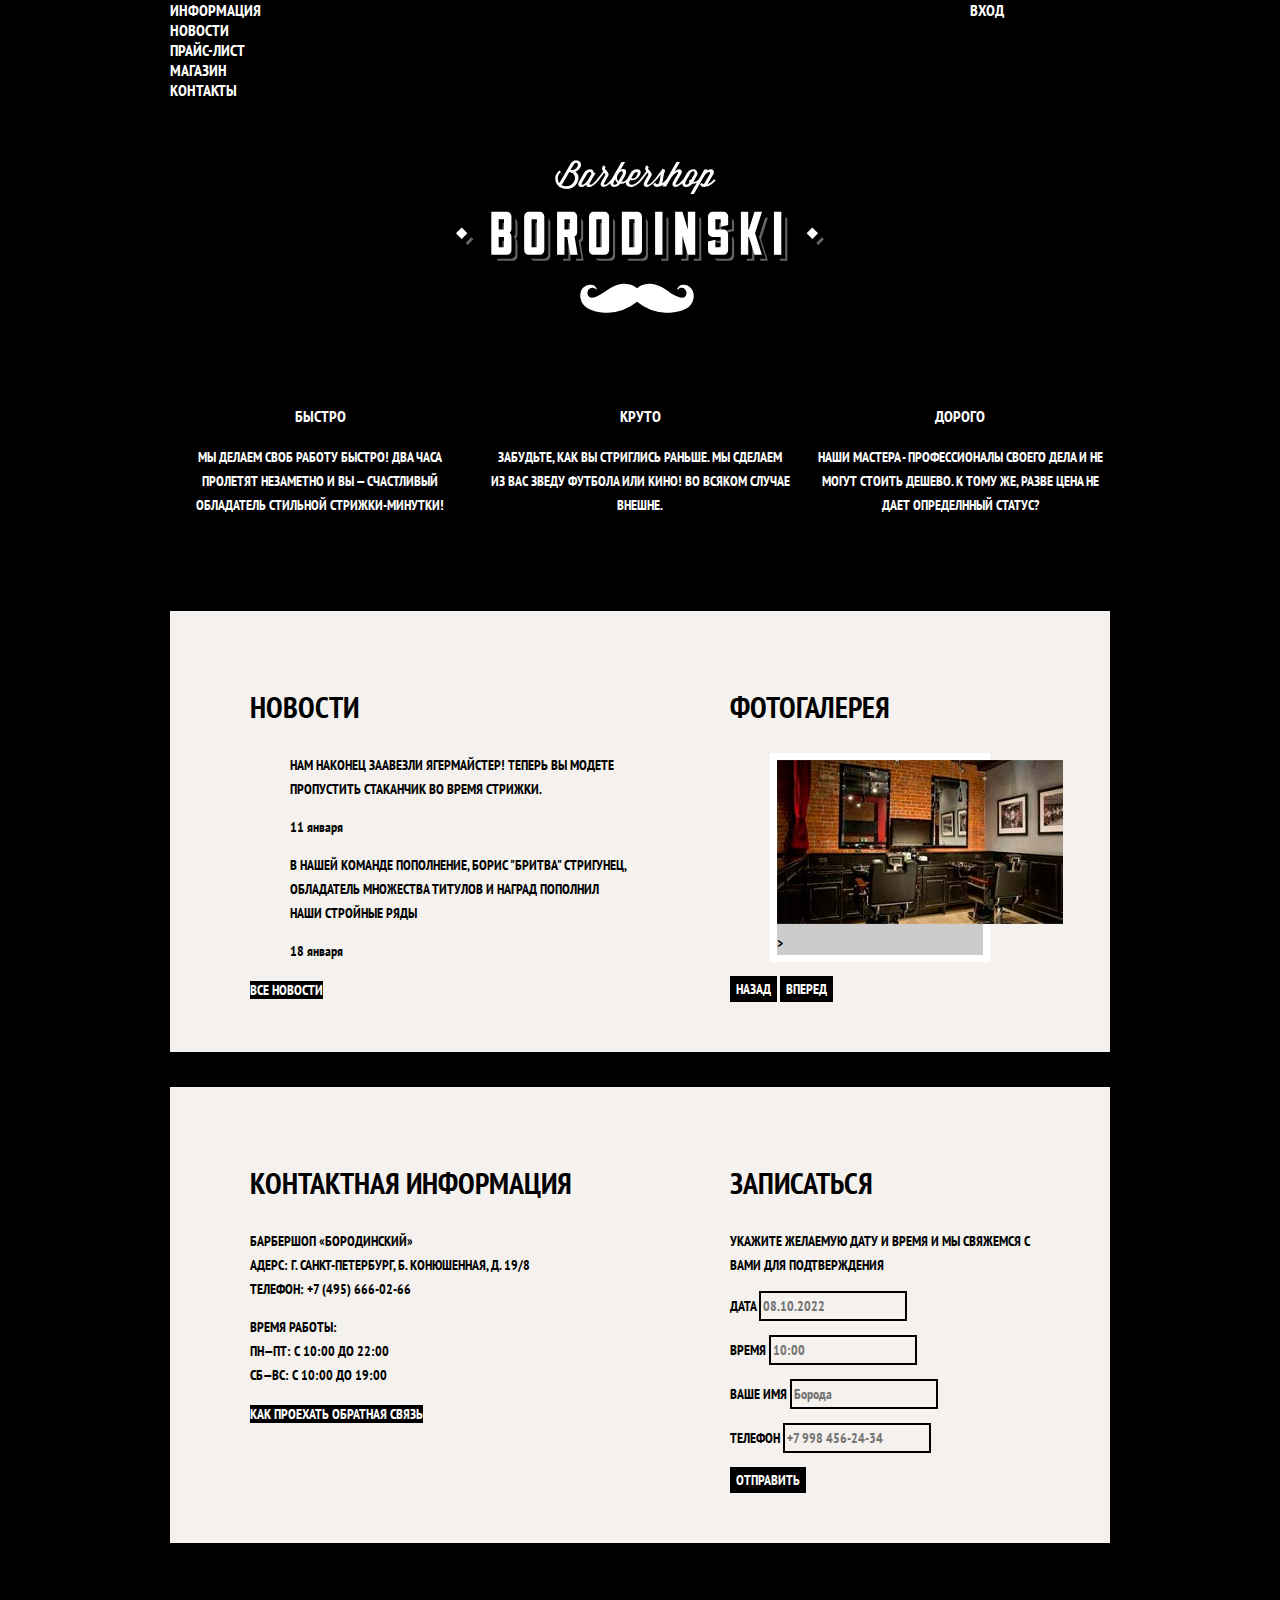
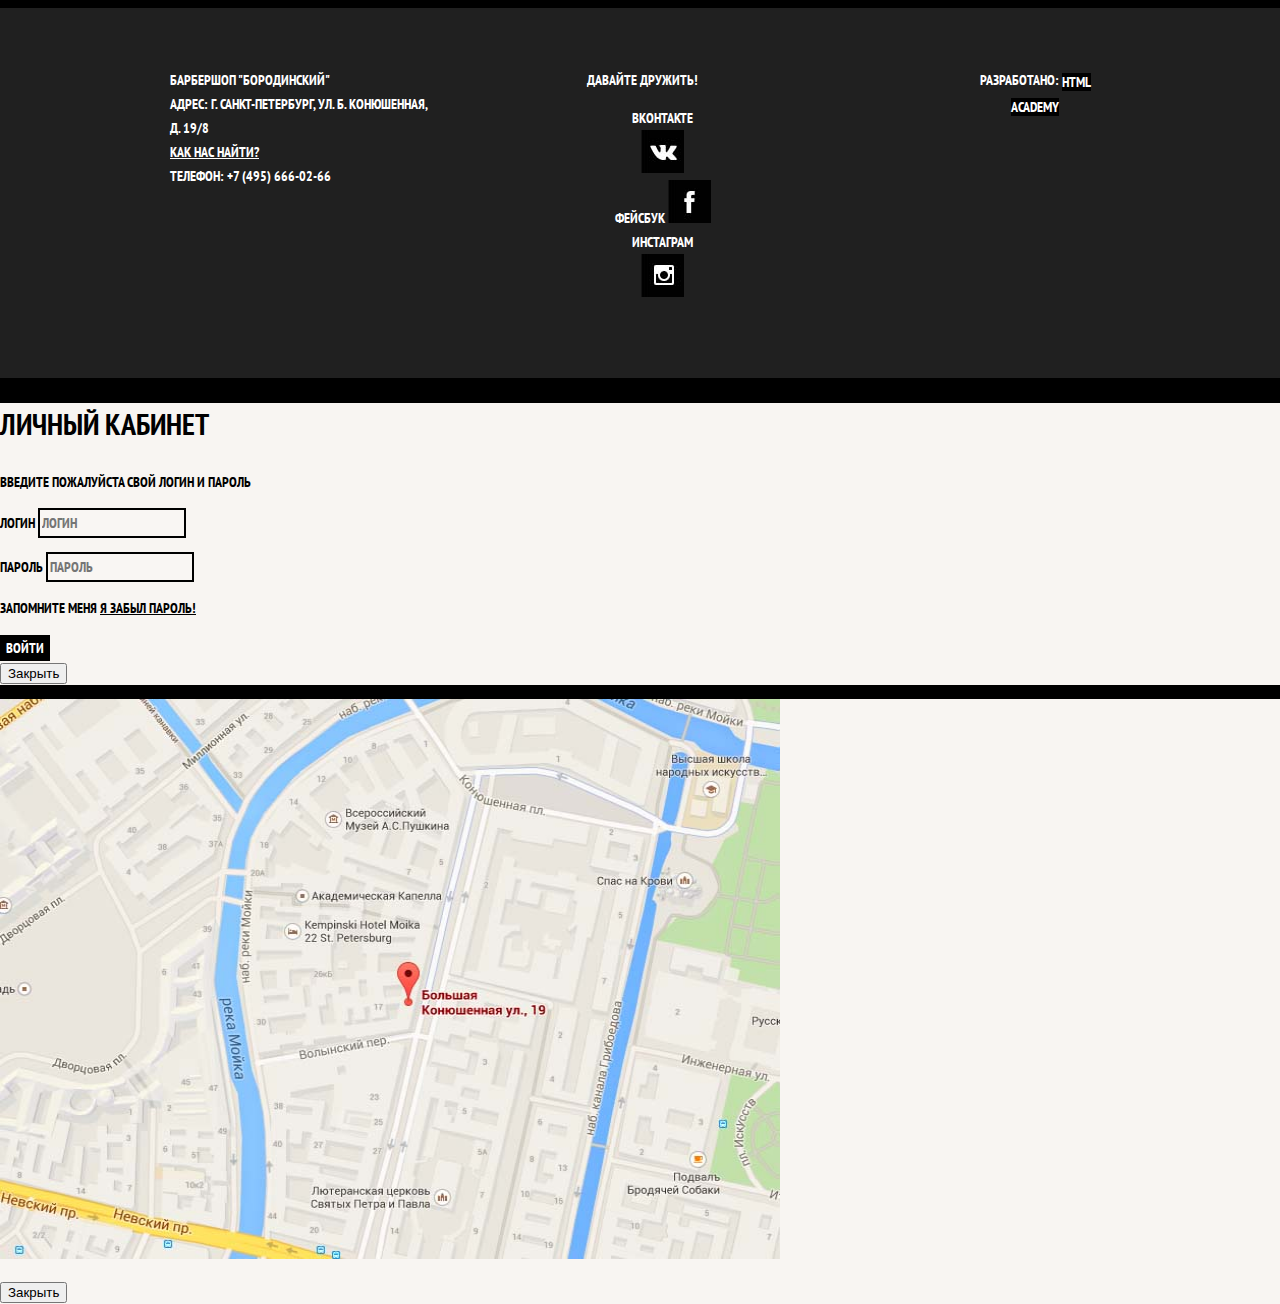
==== commit 7569bca4: "Обернула раздел с фильтрами в div в catalog.html item.html" ====
--- a/index.html
+++ b/index.html
@@ -35,7 +35,6 @@
                             <a href="contacts.html">Контакты</a>
                         </li>
                     </ul>
-                </nav>
                 <ul class="user-navigation">
                     <li class="login-link">
                         <a class="login-link" href="login.html">Вход</a>
@@ -43,6 +42,7 @@
                 </ul>
                 </div>
             </div>
+        </nav>
     </header>
 
     <main class="container">
--- a/styles/styles.css
+++ b/styles/styles.css
@@ -21,6 +21,78 @@
     background-repeat: repeat;
 }
 
+.inner-page .main-header {
+    margin-bottom: 50px;
+    background-color: #000000;
+}
+
+.inner-page .main-header-logo {
+    order: 0;
+    width: 111px;
+    height: 24px;
+    padding: 23px 20px;
+}
+
+.inner-page .main-navigation {
+    align-items: flex-start;
+    flex-direction: row;
+}
+
+.inner-page .user-navigation {
+    margin-left: auto;
+    color: #e5e5e5;
+}
+
+.page-title {
+    margin: 0;
+    margin-bottom: 15px;
+    padding: 0;
+}
+
+.breadcrumbs {
+    padding: 0;
+    margin: 0;
+    margin-bottom: 50px;
+}
+
+.filters {
+    width: 180px;
+}
+
+.catalog {
+    width: 700px;
+}
+
+.catalog-columns {
+    display: flex;
+    justify-content: space-between;
+}
+
+.catalog-item {
+    width: 220px;
+    margin-bottom: 20px;
+    margin-right: 20px;
+}
+
+.catalog-item:nth-child(3n) {
+    margin-right: 0;
+}
+
+.pagination-list {
+    padding: 0;
+    margin: 0;
+    list-style: none;
+    margin-bottom: 25px;
+}
+
+.catalog-list {
+    display: flex;
+    flex-wrap: wrap;
+    padding: 0;
+    margin: 0;
+    list-style: none;
+}
+
 a {
     text-decoration: none;
 }
@@ -81,15 +153,15 @@
     background-color: #000000;
 }
 
+.login-link {
+    list-style: none;
+}
+
 .site-navigation {
     width: 620px;
     margin: 0;
     padding: 0;
     list-style: none;
-}
-
-.site-navigation {
-    width: 620px;
 }
 
 .user-navigation {
@@ -122,7 +194,7 @@
     list-style: none;
 }
 
-.feuture-item {
+.feature-item {
     width: 300px;
     text-align: center;
 }
@@ -303,6 +375,14 @@
     list-style: none;
 }
 
+.product-photos {
+    width: 460px;
+}
+
+.product-info {
+    width: 390px;
+}
+
 .pogination-item a {
     color: #ffffff;
     background-color: #000000;
@@ -326,7 +406,6 @@
     background-color: #ffffff;
 }
 
-
 .product-photo-preview {
     list-style: none;
 }
@@ -399,6 +478,10 @@
 background-color: #ffffff;
 }
 
+.inner-page .main-footer {
+    margin-top: 45px;
+}
+
 .modal {
     color: #000000;
     background-color: #f8f5f2;
@@ -438,4 +521,9 @@
 .restore:hover,
 .restore:focus {
     text-decoration: none;
+}
+
+.visually-hidden {
+    transform: scale(0);
+    position: fixed;
 }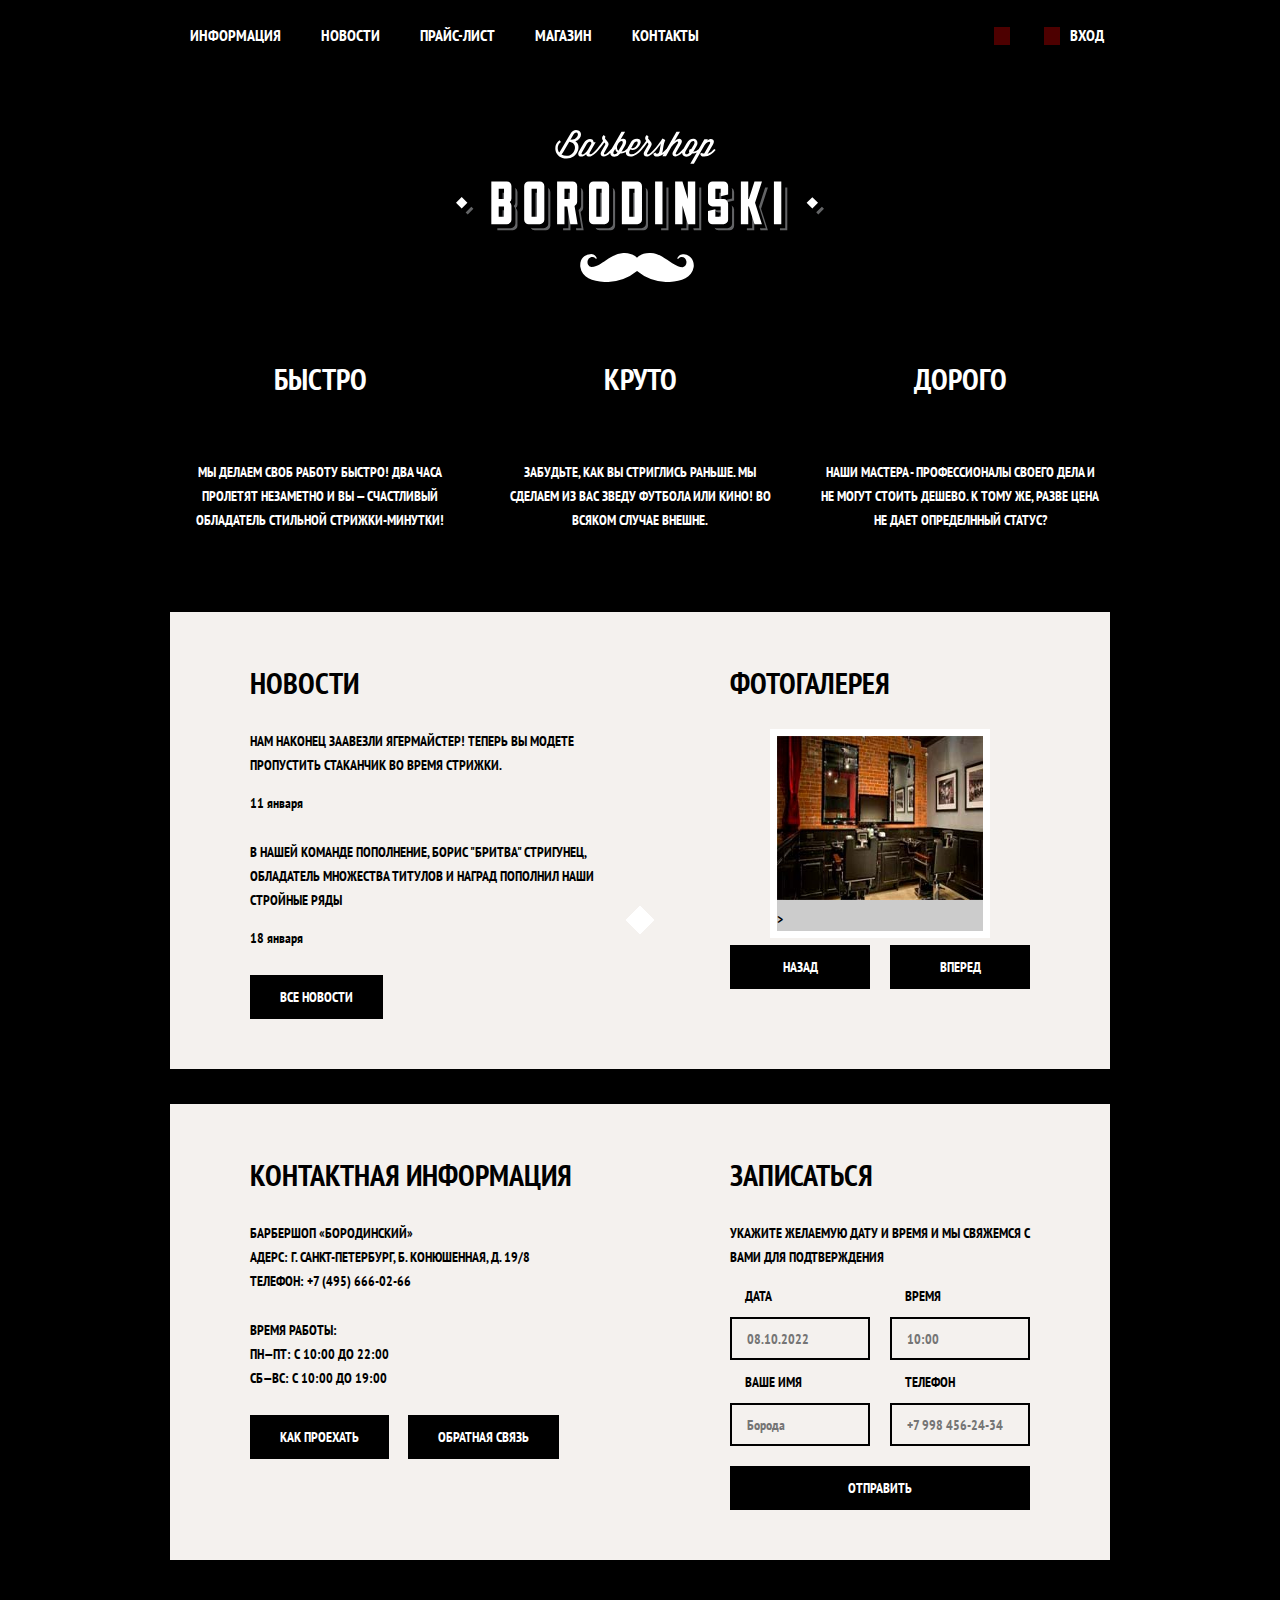
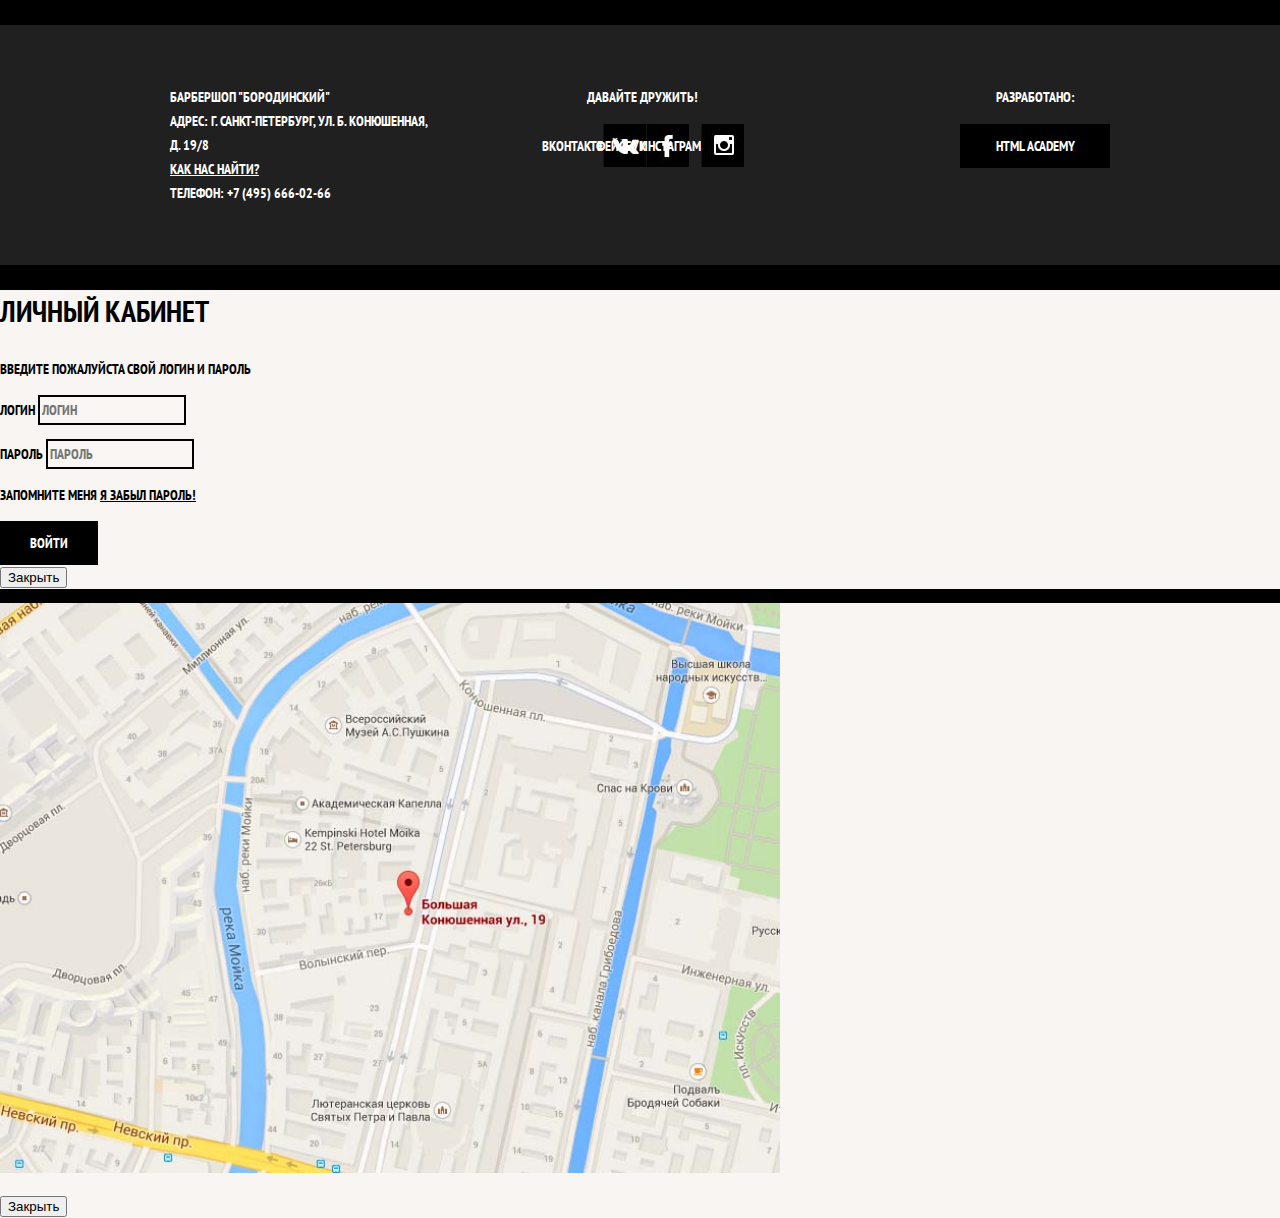
==== commit f2e7c81d: "Добавление декоративных элементов" ====
--- a/index.html
+++ b/index.html
@@ -91,11 +91,13 @@
             </section>
             <section class="gallery">
                 <h2>Фотогалерея</h2>
-                <figure class="gallery-content">
-                    <a href="#"><img src="image/photoone-barber.jpg" width="286" height="164" alt="Интерьер"></a>>
-                </figure>
-                <button class="button gallery-button gallery-button-back" type="button">Назад</button>
-                <button class="button gallery-button gallery-button-next" type="button">Вперед</button>
+                <div class="gallery-container">
+                    <figure class="gallery-content">
+                        <a href="#"><img src="image/photoone-barber.jpg" width="286" height="164" alt="Интерьер"></a>>
+                    </figure>
+                    <button class="button gallery-button gallery-button-back" type="button">Назад</button>
+                    <button class="button gallery-button gallery-button-next" type="button">Вперед</button>
+                </div>
             </section>
         </div>
 
--- a/styles/styles.css
+++ b/styles/styles.css
@@ -97,6 +97,11 @@
     text-decoration: none;
 }
 
+img {
+    max-width: 100%;
+    height: auto;
+}
+
 .container {
     width: 940px;
     margin: 0 auto;
@@ -131,6 +136,10 @@
 }
 
 .button {
+    display: inline-block;
+    margin-right: 16px;
+    padding: 10px 30px;
+
     font: inherit;
     text-align: center;
     color: #ffffff;
@@ -146,6 +155,13 @@
     background-color: #663d15;
 }
 
+.button.disabled,
+.button:disabled {
+    cursor: default;
+    opacity: 0.5;
+    background-color: #000000;
+}
+
 .main-navigation {
     font-size: 16px;
     line-height: 20px;
@@ -158,6 +174,8 @@
 }
 
 .site-navigation {
+    display: flex;
+    flex-wrap: wrap;
     width: 620px;
     margin: 0;
     padding: 0;
@@ -165,14 +183,47 @@
 }
 
 .user-navigation {
-    width: 140px;
+    max-width: 140px;
     margin: 0;
     padding: 0;
 }
 
 .site-navigation a,
 .user-navigation a {
-    color: #ffffff;
+    display: block;
+    padding: 25px 20px;
+
+    color: #ffffff;
+}
+
+.user-navigation .login-link {
+    position: relative;
+    padding-left: 50px;
+}
+
+.login-link::before {
+    content: "";
+
+    position: absolute;
+    top: 27px;
+    left: 24px;
+
+    width: 16px;
+    height: 18px;
+
+    /* background-image: url("//Barbershop/image/login1.svg");
+    background-repeat: no-repeat;
+    background-position: 0 0; */
+
+    background-color: red;
+
+    opacity: 0.3;
+}
+
+.login-link:hover::before,
+.login-link:focus::before,
+.login-link:active::before {
+    opacity: 1;
 }
 
 .site-navigation a:hover,
@@ -197,11 +248,106 @@
 .feature-item {
     width: 300px;
     text-align: center;
-}
-
-.feuture-item h3 {
+    
+}
+
+.feature-item h3 {
+    margin: 0;
+    margin-bottom: 60px;
+}
+
+.feature-item h3::after {
+    content: "";
+
+    position: absolute;
+    bottom: -30px;
+    left: 50%;
+    margin-left: -10px;
+
+    width: 20px;
+    height: 20px;
+
+    background-color: white;
+
+    transform: rotate(45deg);
+}
+
+.feature-item p {
+    margin: 0 10px;
+}
+
+h3 {
     font-size: 30px;
     line-height: 42px;
+}
+
+.news {
+    width: 380px;
+}
+
+.gallery {
+    width: 300px;
+}
+
+.contacts {
+    width: 380px;
+}
+
+.contacts p {
+    margin: 0;
+    margin-bottom: 25px;
+}
+
+.appointment {
+    width: 300px;
+}
+
+.appointment-info {
+    margin: 0;
+    margin-bottom: 15px;
+}
+
+.appointment-form {
+    display: flex;
+    flex-wrap: wrap;
+    justify-content: space-between;
+}
+
+.appointment-item {
+    width: 140px;
+    margin: 0;
+    margin-bottom: 10px;
+}
+
+.appointment-item label {
+    display: block;
+    margin-bottom: 9px;
+    margin-left: 15px;
+}
+
+.main-footer {
+    padding: 60px 0;
+    margin-top: 65px;
+}
+
+.main-footer .container {
+    display: flex;
+}
+
+.footer-contacts {
+    width: 320px;
+    margin: 0;
+    margin-right: 80px;
+}
+
+.footer-social {
+    width: 145px;
+}
+
+.footer-copyright {
+    width: 150px;
+    margin: 0;
+    margin-left: auto;
 }
 
 .index-columns {
@@ -209,50 +355,7 @@
     justify-content: space-between;
     padding: 50px 80px;
     margin-bottom: 35px;
-}
-
-.news {
-    width: 380px;
-}
-
-.gallery {
-    width: 300px;
-}
-
-.contacts {
-    width: 380px;
-}
-
-.appointment {
-    width: 300px;
-}
-
-.main-footer {
-    padding: 60px 0;
-    margin-top: 65px;
-}
-
-.main-footer .container {
-    display: flex;
-}
-
-.footer-contacts {
-    width: 320px;
-    margin: 0;
-    margin-right: 80px;
-}
-
-.footer-social {
-    width: 145px;
-}
-
-.footer-copyright {
-    width: 150px;
-    margin: 0;
-    margin-left: auto;
-}
-
-.index-columns {
+
     color: #000000;
     background-color: #f4f1ee;
     background-image: url("image/background-white.jpg");
@@ -261,16 +364,63 @@
 }
 
 .index-columns h2 {
+    margin: 0;
+    margin-bottom: 25px;
+
     font-size: 30px;
     line-height: 42px;
 }
 
+.news {
+    width: 380px;
+}
+
 .news-list {
-    list-style: none;
+    margin: 0;
+    margin-bottom: 25px;
+    padding: 0;
+
+    list-style: none;
+}
+
+.news-item {
+    margin-bottom: 25px;
+}
+
+..news-item p {
+    margin: 0;
 }
 
 .news-item time {
     text-transform: none;
+}
+
+.gallery-container {
+    position: relative;
+
+    height: 260px;
+}
+
+.gallery-content img {
+    width: 286px;
+    height: 164px;
+}
+
+.gallery-button {
+    box-sizing: border-box;
+    position: absolute;
+    bottom: 0;
+
+    width: 140px;
+    margin: 0;
+}
+
+.gallery-button-back {
+    left: 0;
+}
+
+.gallery-button-next {
+    right: 0;
 }
 
 .gallery-content {
@@ -279,6 +429,13 @@
 }
 
 .appointment-item input {
+    box-sizing: border-box;
+    width: 140px;
+    padding-top: 8px;
+    padding-left: 15px;
+    padding-right: 15px;
+    padding-bottom: 7px;
+
     font: inherit;
     background-color: transparent;
     border: 2px solid #000000;
@@ -286,6 +443,12 @@
 
 .appointment-item input:focus {
     border-color: #663d15;
+}
+
+.appointment .button {
+    width: 100%;
+    margin-right: 0;
+    margin-top: 10px;
 }
 
 .page-title {
@@ -461,15 +624,51 @@
 }
 
 .footer-social ul {
+    display: flex;
+    flex-wrap: wrap;
+    justify-content: space-between;
+    width: 141px;
+    margin: 0 auto;
+    padding: 0;
     list-style: none;
 }
 
 .social-button {
-    color: #ffffff;
+    display: flex;
+    align-items: center;
+    justify-content: center;
+    width: 43px;
+    height: 43px;
+    color: #ffffff;
+}
+
+.social-button:hover,
+.social-button:focus {
+    background-color: #ffffff;
+}
+
+.social-button:hover path,
+.social-button:focus path {
+    fill: #000000;
+}
+
+.footer-social b {
+    display: block;
+    margin-bottom: 15px;
 }
 
 .footer-copyright {
     text-align: center;
+}
+
+.footer-copyright .button {
+    display: block;
+    margin-right: 0;
+}
+
+.footer-copyright b {
+    display: block;
+    margin-bottom: 15px;
 }
 
 .footer-copyright .button:hover,
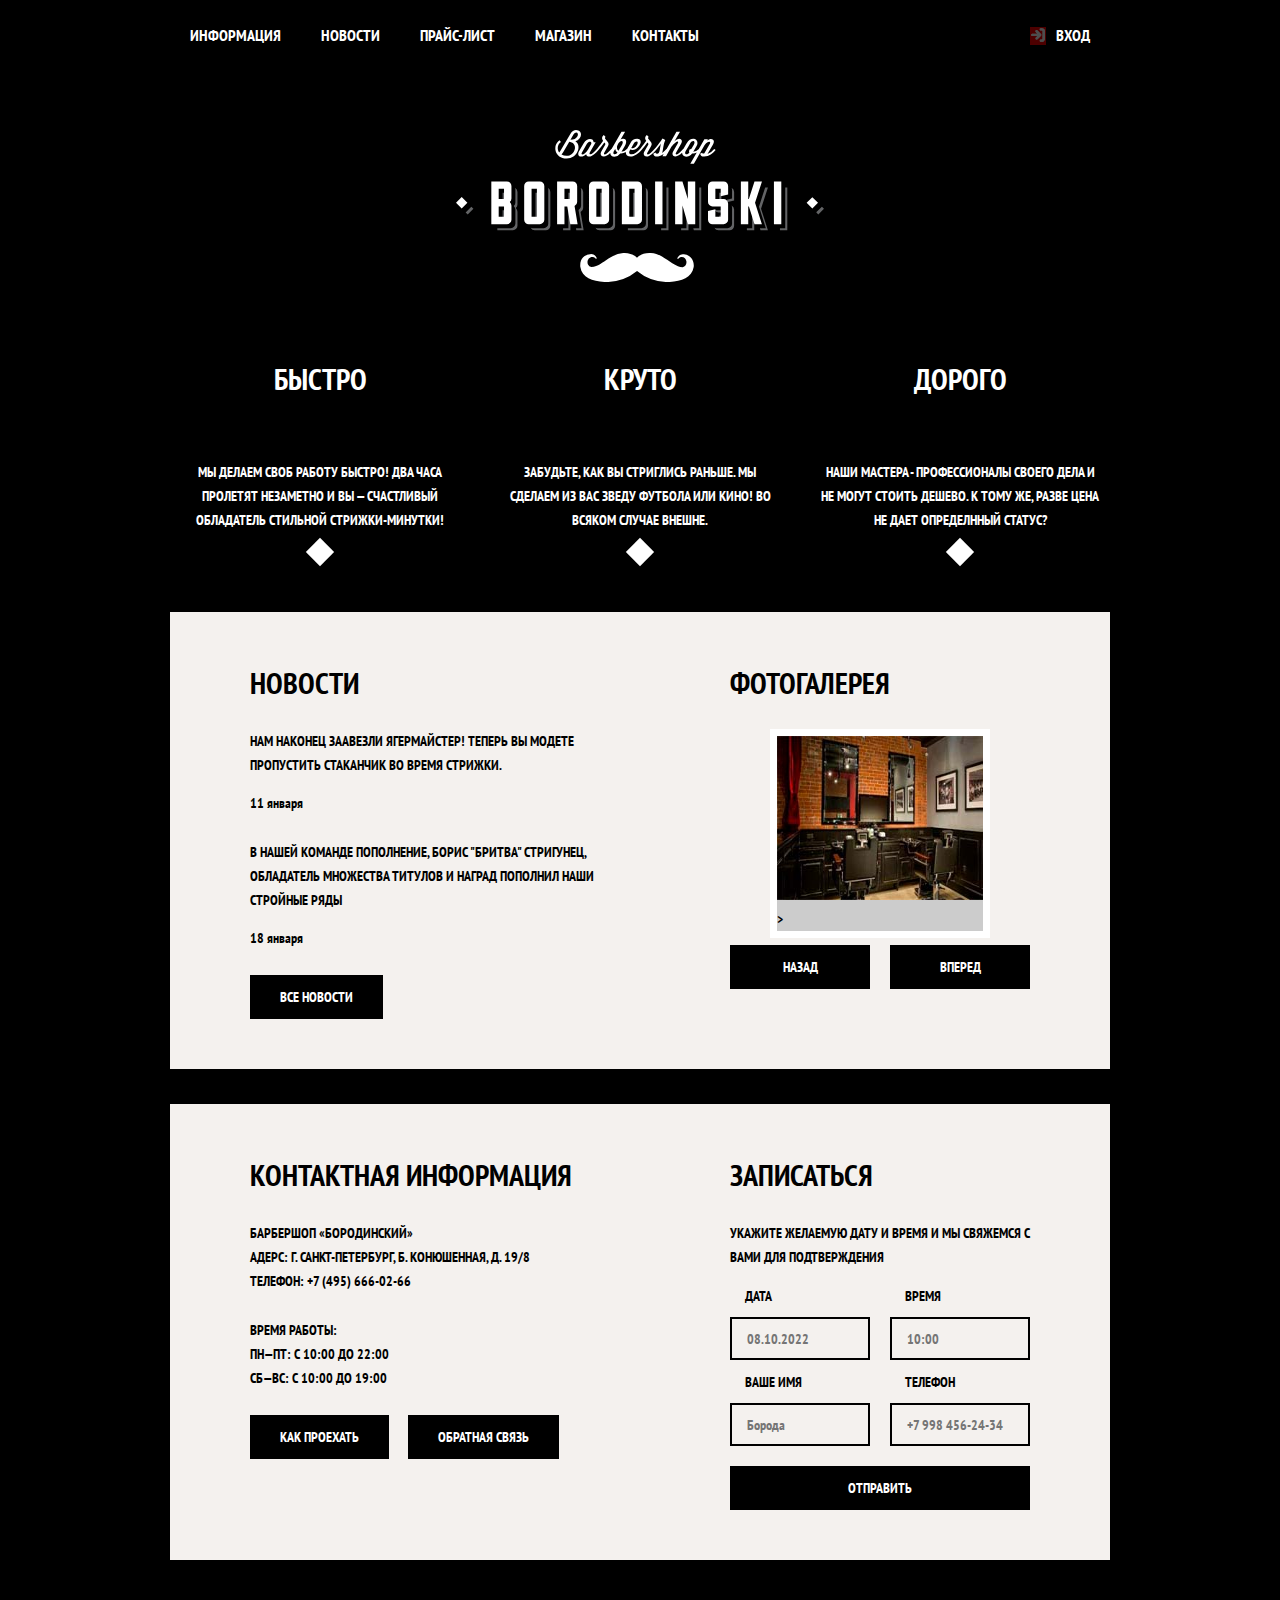
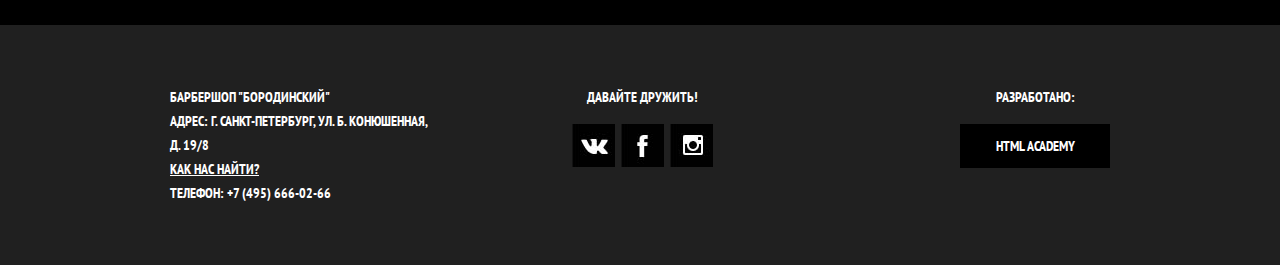
==== commit 2c561cad: "Исправление ошибок" ====
--- a/index.html
+++ b/index.html
@@ -36,7 +36,7 @@
                         </li>
                     </ul>
                 <ul class="user-navigation">
-                    <li class="login-link">
+                    <li class="login-pic">
                         <a class="login-link" href="login.html">Вход</a>
                     </li>
                 </ul>
@@ -162,13 +162,13 @@
                 <b>Давайте дружить!</b>
                 <ul>
                     <li>
-                        <a class="social-button" href="https://vk.com">Вконтакте <img src="image/vk-icon.jpg" alt="иконка вк"></a>
+                        <a class="social-button" href="https://vk.com"><span class="visually-hidden">Вконтакте</span><img src="image/vk-icon.jpg" alt="иконка вк"></a>
                     </li>
                     <li>
-                        <a class="social-button" href="https://facebook.com">Фейсбук <img src="image/facebook-icon.jpg" alt="иконка фейсбук"></a>
+                        <a class="social-button" href="https://facebook.com"><span class="visually-hidden">Фейсбук</span><img src="image/facebook-icon.jpg" alt="иконка фейсбук"></a>
                     </li>
                     <li>
-                        <a class="social-button" href="https://www.instagram.com">Инстаграм <img src="image/instagram-icon.jpg" alt="иконка инстаграм"></a>
+                        <a class="social-button" href="https://www.instagram.com"><span class="visually-hidden">Инстаграм</span><img src="image/instagram-icon.jpg" alt="иконка инстаграм"></a>
                     </li>
                 </ul>
             </div>
@@ -178,7 +178,7 @@
         </div>
     </footer>
 
-    <section class="modal modal-login">
+    <!-- <section class="modal modal-login">
         <h2>Личный кабинет</h2>
         <p>Введите пожалуйста свой логин и пароль</p>
         <form class="login-form" action="https://echo.htmlacademy.ru" method="post">
@@ -210,7 +210,7 @@
             <img src="image/map.jpg" width="780" height="560" alt="Офис компании по адресу ул. Большая Конюшенная 19/8, Санкт-Петербург">
         </p>
         <button class="modal-close" type="button">Закрыть</button>
-    </section>
+    </section> -->
 </body>
 
 </html>--- a/styles/styles.css
+++ b/styles/styles.css
@@ -169,7 +169,7 @@
     background-color: #000000;
 }
 
-.login-link {
+.login-pic {
     list-style: none;
 }
 
@@ -211,9 +211,9 @@
     width: 16px;
     height: 18px;
 
-    /* background-image: url("//Barbershop/image/login1.svg");
+    background-image: url("../image/login1.svg");
     background-repeat: no-repeat;
-    background-position: 0 0; */
+    background-position: 0 0; 
 
     background-color: red;
 
@@ -248,6 +248,7 @@
 .feature-item {
     width: 300px;
     text-align: center;
+    position: relative;
     
 }
 
